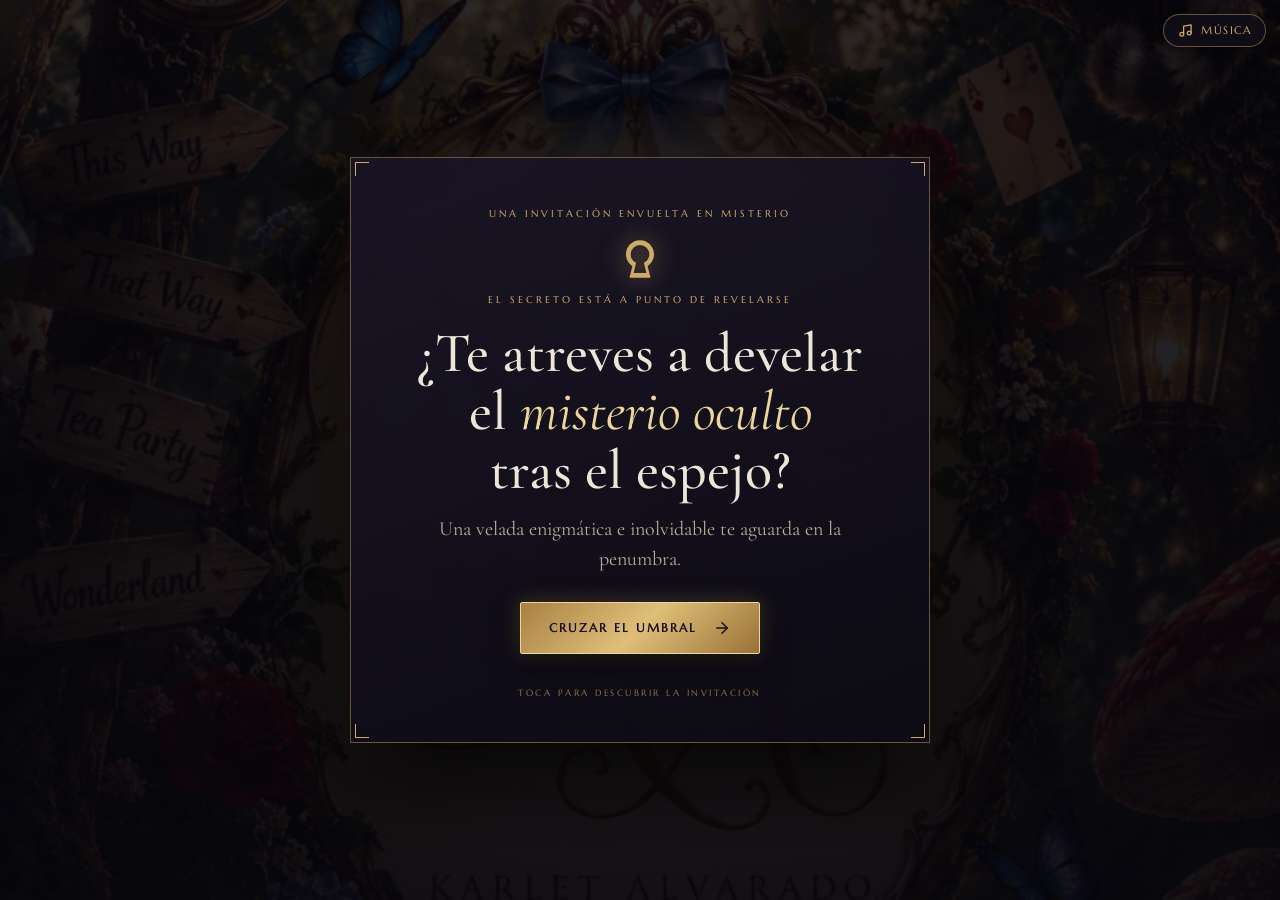
==== index.html @ 8155336a "Invitacion XV Karlet Alvarado: diseno misterio, autoplay de musica y optimizacion movil" ====
<!DOCTYPE html>
<html lang="es">
<head>
  <meta charset="UTF-8">
  <meta name="viewport" content="width=device-width, initial-scale=1.0, maximum-scale=5.0">
  <meta name="theme-color" content="#09080e">
  <meta name="description" content="Una invitación enigmática a los XV años de Karlet Alvarado.">
  <title>Los XV de Karlet | Una noche de misterio</title>
  <link rel="preconnect" href="https://fonts.googleapis.com">
  <link rel="preconnect" href="https://fonts.gstatic.com" crossorigin>
  <link href="https://fonts.googleapis.com/css2?family=Cormorant+Garamond:ital,wght@0,400;0,500;0,600;0,700;1,400;1,600&family=Marcellus&display=swap" rel="stylesheet">
  <link rel="stylesheet" href="css/style.css">
</head>
<body>
  <!-- FONDO MISTERIOSO: NIEBLA Y PENUMBRA -->
  <div class="ambient" aria-hidden="true">
    <div class="mist-wrap">
      <div class="mist-layer"></div>
      <div class="mist-layer mist-layer-two"></div>
    </div>
    <div class="glow glow-one"></div>
    <div class="glow glow-two"></div>
  </div>
  <div class="vignette-overlay" aria-hidden="true"></div>
  <div class="cursor-glow" aria-hidden="true"></div>

  <!-- CONTROL DE MÚSICA -->
  <button class="sound-toggle" id="soundToggle" aria-label="Activar o pausar música">
    <svg class="sound-icon" viewBox="0 0 24 24" width="15" height="15" fill="none" stroke="currentColor" stroke-width="2" stroke-linecap="round" stroke-linejoin="round" aria-hidden="true">
      <path d="M9 18V5l12-2v13"></path>
      <circle cx="6" cy="18" r="3"></circle>
      <circle cx="18" cy="16" r="3"></circle>
    </svg>
    <span id="soundLabel">Música</span>
  </button>
  <audio id="bgMusic" loop preload="auto" playsinline>
    <source src="assets/music/alices-theme.mp3" type="audio/mpeg">
  </audio>

  <main>
    <!-- PORTAL DE ENTRADA -->
    <section class="portal-screen" id="portal">
      <div class="portal-frame">
        <span class="frame-corner corner-tl"></span>
        <span class="frame-corner corner-tr"></span>
        <span class="frame-corner corner-bl"></span>
        <span class="frame-corner corner-br"></span>

        <div class="portal-topline">UNA INVITACIÓN ENVUELTA EN MISTERIO</div>
        
        <div class="keyhole-wrap">
          <svg class="keyhole-svg" viewBox="0 0 24 32" width="28" height="38" fill="currentColor" aria-hidden="true">
            <path d="M12 0C5.373 0 0 5.373 0 12c0 4.22 2.18 7.93 5.49 10.08L3 32h18l-2.49-9.92C21.82 19.93 24 16.22 24 12c0-6.627-5.373-12-12-12zm0 4a8 8 0 0 1 8 8c0 3.23-1.91 6.02-4.66 7.28L17.5 28h-11l2.16-8.72A7.994 7.994 0 0 1 4 12a8 8 0 0 1 8-8z"/>
          </svg>
        </div>

        <p class="eyebrow">EL SECRETO ESTÁ A PUNTO DE REVELARSE</p>
        <h1>¿Te atreves a develar<br>el <em>misterio oculto</em><br>tras el espejo?</h1>
        <p class="portal-copy">Una velada enigmática e inolvidable te aguarda en la penumbra.</p>
        
        <button class="magic-button" id="enterButton">
          <span>Cruzar el umbral</span>
          <svg class="btn-arrow" viewBox="0 0 24 24" width="18" height="18" fill="none" stroke="currentColor" stroke-width="2" stroke-linecap="round" stroke-linejoin="round" aria-hidden="true">
            <line x1="5" y1="12" x2="19" y2="12"></line>
            <polyline points="12 5 19 12 12 19"></polyline>
          </svg>
        </button>
        <div class="portal-foot">TOCA PARA DESCUBRIR LA INVITACIÓN</div>
      </div>
    </section>

    <!-- EXPERIENCIA PRINCIPAL -->
    <section class="experience hidden" id="experience">
      <nav class="story-nav">
        <span class="nav-mark">K · <span>XV</span></span>
        <div class="nav-progress"><i id="progressBar"></i></div>
        <span class="chapter" id="chapterLabel">CAPÍTULO I</span>
      </nav>

      <!-- CAPÍTULO I: EL COMIENZO -->
      <section class="story-section hero-story" data-chapter="I">
        <div class="hero-image-wrap reveal">
          <div class="photo-frame">
            <span class="frame-corner corner-tl"></span>
            <span class="frame-corner corner-tr"></span>
            <span class="frame-corner corner-bl"></span>
            <span class="frame-corner corner-br"></span>
            <div class="photo-frame-inner">
              <img src="assets/images/portada-karlet.jpg" alt="Invitación original de los XV años de Karlet">
              <div class="image-vignette"></div>
            </div>
            <div class="hero-stamp">
              <span class="stamp-sub">XV AÑOS · KARLET</span>
              <span class="stamp-title">UNA NOCHE ENIGMÁTICA</span>
            </div>
          </div>
        </div>
        <div class="hero-intro reveal">
          <p class="eyebrow">CAPÍTULO I · EL COMIENZO DEL ENIGMA</p>
          <h2>Hay secretos<br>que solo se revelan <em>una vez en la vida.</em></h2>
          <p>Entre sombras y destellos de oro viejo, el tiempo se detiene para abrir paso a una velada mágica que jamás olvidarás.</p>
          <div class="scroll-cue"><span></span> DESLIZA PARA CONTINUAR</div>
        </div>
      </section>

      <!-- CAPÍTULO II: EL SENDERO -->
      <section class="story-section wonder-section" data-chapter="II">
        <div class="section-heading reveal">
          <p class="eyebrow">CAPÍTULO II · EL SENDERO OCULTO</p>
          <h2>Todo comienza<br>al cruzar el <em>umbral prohibido.</em></h2>
        </div>
        <div class="image-story reveal">
          <div class="photo-frame">
            <span class="frame-corner corner-tl"></span>
            <span class="frame-corner corner-tr"></span>
            <span class="frame-corner corner-bl"></span>
            <span class="frame-corner corner-br"></span>
            <div class="photo-frame-inner">
              <img src="assets/images/escalera-maravillas.jpg" alt="Escalera fantástica y misteriosa">
              <div class="image-vignette"></div>
            </div>
            <div class="image-caption">
              <span>PASO A PASO EN LA PENUMBRA</span>
              <b>Solo aquellos con curiosidad descubren lo que oculta el destino.</b>
            </div>
          </div>
        </div>
        <div class="floating-quote reveal">“En cada sombra duerme un enigma, y en cada enigma, una invitación.”</div>
      </section>

      <!-- CAPÍTULO III: LA PROTAGONISTA -->
      <section class="story-section character-section" data-chapter="III">
        <div class="character-copy reveal">
          <p class="eyebrow">CAPÍTULO III · LA DUEÑA DE LA NOCHE</p>
          <h2>La noche<br>pertenece a <em>Karlet.</em></h2>
          <p>Quince años de sueños y misterio se entrelazan para dar vida a una celebración irrepetible. Queremos que seas testigo del instante en que la magia se vuelve real.</p>
          <div class="name-signature">Karlet Alvarado</div>
        </div>
        <div class="character-image reveal">
          <div class="photo-frame">
            <span class="frame-corner corner-tl"></span>
            <span class="frame-corner corner-tr"></span>
            <span class="frame-corner corner-bl"></span>
            <span class="frame-corner corner-br"></span>
            <div class="photo-frame-inner">
              <img src="assets/images/sombrerero.jpg" alt="El Sombrerero en un ambiente enigmático">
              <div class="image-vignette"></div>
            </div>
            <div class="character-badge">UN REINO DE ENIGMAS</div>
          </div>
        </div>
      </section>

      <!-- CAPÍTULO IV: LA INVITACIÓN SECRETA -->
      <section class="story-section invitation-section" data-chapter="IV">
        <div class="invitation-art reveal">
          <div class="photo-frame">
            <span class="frame-corner corner-tl"></span>
            <span class="frame-corner corner-tr"></span>
            <span class="frame-corner corner-bl"></span>
            <span class="frame-corner corner-br"></span>
            <div class="photo-frame-inner">
              <img src="assets/images/mapa-alicia.jpg" alt="Mapa antiguo y secreto del País de las Maravillas">
              <div class="image-vignette"></div>
            </div>
          </div>
        </div>
        <div class="invitation-copy reveal">
          <p class="eyebrow">CAPÍTULO IV · LA INVITACIÓN SECRETA</p>
          <h2>Has sido convocado<br>a descifrar <em>este enigma.</em></h2>
          <p>Tu presencia es la pieza indispensable en este rompecabezas. La cita ha sido sellada y las puertas pronto se abrirán.</p>
          <button class="outline-button" id="detailsButton">
            <span>Descubrir coordenadas</span>
            <svg viewBox="0 0 24 24" width="16" height="16" fill="none" stroke="currentColor" stroke-width="2" stroke-linecap="round" stroke-linejoin="round" aria-hidden="true">
              <line x1="5" y1="12" x2="19" y2="12"></line>
              <polyline points="12 5 19 12 12 19"></polyline>
            </svg>
          </button>
        </div>
      </section>

      <!-- COORDENADAS Y CUENTA REGRESIVA -->
      <section class="details-panel" id="detailsPanel">
        <div class="details-inner">
          <p class="eyebrow">COORDENADAS DEL ENCUENTRO</p>
          <h2>El tiempo se detiene<br>para una noche <em>inolvidable.</em></h2>
          
          <div class="date-display">
            <span class="date-day">11</span>
            <div class="date-meta">
              <b>DICIEMBRE</b>
              <small>VIERNES · 2026</small>
            </div>
          </div>

          <div class="countdown-wrapper">
            <div class="countdown" id="countdown">
              <div class="countdown-box"><strong id="days">000</strong><span>DÍAS</span></div>
              <div class="countdown-box"><strong id="hours">00</strong><span>HORAS</span></div>
              <div class="countdown-box"><strong id="minutes">00</strong><span>MINUTOS</span></div>
              <div class="countdown-box"><strong id="seconds">00</strong><span>SEGUNDOS</span></div>
            </div>
          </div>

          <div class="venue-card">
            <div class="venue-icon-wrap">
              <svg viewBox="0 0 24 24" width="28" height="28" fill="none" stroke="currentColor" stroke-width="1.6" stroke-linecap="round" stroke-linejoin="round" aria-hidden="true">
                <path d="M12 2a8 8 0 0 0-8 8c0 5.25 8 12 8 12s8-6.75 8-12a8 8 0 0 0-8-8z"></path>
                <circle cx="12" cy="10" r="3"></circle>
              </svg>
            </div>
            <div class="venue-info">
              <small>EL LUGAR DEL ENCUENTRO</small>
              <h3>Granja Mano Vieja</h3>
              <p>Te esperamos para vivir este misterio juntos.</p>
            </div>
          </div>

          <a class="map-button" href="https://www.google.com/maps/search/?api=1&query=Granja+Mano+Vieja" target="_blank" rel="noopener">
            <span>Abrir ubicación en Google Maps</span>
            <svg viewBox="0 0 24 24" width="14" height="14" fill="none" stroke="currentColor" stroke-width="2" stroke-linecap="round" stroke-linejoin="round" aria-hidden="true">
              <path d="M18 13v6a2 2 0 0 1-2 2H5a2 2 0 0 1-2-2V8a2 2 0 0 1 2-2h6"></path>
              <polyline points="15 3 21 3 21 9"></polyline>
              <line x1="10" y1="14" x2="21" y2="3"></line>
            </svg>
          </a>
        </div>
      </section>

      <!-- CAPÍTULO V: LA HORA DECISIVA -->
      <section class="story-section clock-section" data-chapter="V">
        <div class="clock-art reveal">
          <div class="photo-frame">
            <span class="frame-corner corner-tl"></span>
            <span class="frame-corner corner-tr"></span>
            <span class="frame-corner corner-bl"></span>
            <span class="frame-corner corner-br"></span>
            <div class="photo-frame-inner">
              <img src="assets/images/reloj-magico.jpg" alt="Reloj enigmático rodeado de flores y misterio">
              <div class="image-vignette"></div>
            </div>
          </div>
        </div>
        <div class="clock-copy reveal">
          <p class="eyebrow">CAPÍTULO V · LA HORA DECISIVA</p>
          <h2>Cuando las agujas<br>marquen la <em>hora convenida…</em></h2>
          <p>No permitas que la medianoche te sorprenda lejos. Cada segundo cuenta antes de que las puertas del misterio se abran para esta noche irrepetible.</p>
          <div class="time-note">11 · 12 · 2026</div>
        </div>
      </section>

      <!-- CAPÍTULO VI: EL DESTINO FINAL -->
      <section class="story-section castle-section" data-chapter="VI">
        <div class="castle-image reveal">
          <div class="photo-frame castle-frame">
            <span class="frame-corner corner-tl"></span>
            <span class="frame-corner corner-tr"></span>
            <span class="frame-corner corner-bl"></span>
            <span class="frame-corner corner-br"></span>
            <div class="photo-frame-inner">
              <img src="assets/images/castillo.jpg" alt="Castillo enigmático entre la bruma">
              <div class="image-vignette"></div>
            </div>
          </div>
        </div>
        <div class="castle-copy reveal">
          <p class="eyebrow">CAPÍTULO FINAL · EL UMBRAL DEL DESTINO</p>
          <h2>¿Aceptarás ser parte<br>del <em>misterio?</em></h2>
          <p>Tu presencia completará esta historia. Confirma tu asistencia para asegurar tu lugar en esta noche única.</p>
          <button class="magic-button" id="rsvpButton">
            <span>Confirmar asistencia</span>
            <svg class="btn-arrow" viewBox="0 0 24 24" width="18" height="18" fill="none" stroke="currentColor" stroke-width="2" stroke-linecap="round" stroke-linejoin="round" aria-hidden="true">
              <line x1="5" y1="12" x2="19" y2="12"></line>
              <polyline points="12 5 19 12 12 19"></polyline>
            </svg>
          </button>
          <p class="closing-note">CON CARIÑO, KARLET Y FAMILIA</p>
        </div>
      </section>

      <footer>
        <span>EL MISTERIO APENAS COMIENZA · XV AÑOS</span>
        <b>K · XV</b>
      </footer>
    </section>
  </main>

  <!-- MODAL DE CONFIRMACIÓN -->
  <div class="modal-backdrop" id="rsvpModal" aria-hidden="true">
    <div class="rsvp-modal">
      <button class="modal-close" id="closeModal" aria-label="Cerrar ventana">
        <svg viewBox="0 0 24 24" width="22" height="22" fill="none" stroke="currentColor" stroke-width="2" stroke-linecap="round" stroke-linejoin="round" aria-hidden="true">
          <line x1="18" y1="6" x2="6" y2="18"></line>
          <line x1="6" y1="6" x2="18" y2="18"></line>
        </svg>
      </button>
      <p class="eyebrow">CONFIRMACIÓN DE ASISTENCIA</p>
      <h2>¿Nos acompañarás en<br><em>esta noche?</em></h2>
      
      <label for="guestName">Tu nombre completo</label>
      <input id="guestName" type="text" placeholder="Escribe tu nombre" autocomplete="name">
      
      <label for="guestCount">¿Cuántas personas asistirán?</label>
      <select id="guestCount">
        <option value="1">1 persona</option>
        <option value="2">2 personas</option>
        <option value="3">3 personas</option>
        <option value="4">4 personas</option>
        <option value="5">5 personas</option>
      </select>
      
      <div class="attendance-choice">
        <button type="button" class="choice active" data-answer="¡Sí, allí estaré!">¡Sí, asistiré!</button>
        <button type="button" class="choice" data-answer="Lo siento, no podré asistir.">No podré asistir</button>
      </div>

      <button class="magic-button send-rsvp" id="sendRsvp">
        <span>Enviar confirmación</span>
        <svg class="btn-arrow" viewBox="0 0 24 24" width="18" height="18" fill="none" stroke="currentColor" stroke-width="2" stroke-linecap="round" stroke-linejoin="round" aria-hidden="true">
          <line x1="5" y1="12" x2="19" y2="12"></line>
          <polyline points="12 5 19 12 12 19"></polyline>
        </svg>
      </button>
      <small class="modal-hint">Tu respuesta se abrirá directamente en WhatsApp.</small>
    </div>
  </div>

  <div class="toast" id="toast">El misterio te da la bienvenida</div>
  <script src="js/main.js"></script>
</body>
</html>
---- css/style.css ----
/* ==========================================================================
   LOS XV DE KARLET - TEMA MISTERIO & ENIGMA
   ========================================================================== */

/* --------------------------------------------------------------------------
   1. RESET & VARIABLES
   -------------------------------------------------------------------------- */
*, *::before, *::after {
  box-sizing: border-box;
  margin: 0;
  padding: 0;
}

:root {
  --ink: #07060b;
  --ink-deep: #0d0a14;
  --ink-surface: #14111d;
  --ink-card: #1c1829;
  --gold: #cfab68;
  --gold-bright: #ecd79b;
  --gold-muted: #8f764a;
  --gold-dark: #5c4a2a;
  --paper: #ede5d8;
  --paper-dim: #b8ac9a;
  --wine: #3c1424;
  --wine-soft: rgba(60, 20, 36, 0.4);
  --shadow-deep: 0 25px 60px rgba(0, 0, 0, 0.85);
}

html {
  scroll-behavior: smooth;
  background-color: var(--ink);
  color-scheme: dark;
}

html, body {
  width: 100%;
  max-width: 100vw;
  overflow-x: hidden;
  position: relative;
}

body {
  background-color: var(--ink);
  color: var(--paper);
  font-family: "Cormorant Garamond", Georgia, serif;
  font-size: 18px;
  line-height: 1.6;
  -webkit-font-smoothing: antialiased;
  -moz-osx-font-smoothing: grayscale;
}

button, a, input, select {
  font: inherit;
  color: inherit;
}

button {
  cursor: pointer;
  background: none;
  border: none;
}

img {
  display: block;
  max-width: 100%;
  height: auto;
}

/* --------------------------------------------------------------------------
   2. FONDO MISTERIOSO: ATMÓSFERA Y NIEBLA DRIFT
   -------------------------------------------------------------------------- */
.ambient {
  position: fixed;
  inset: 0;
  width: 100vw;
  height: 100vh;
  max-width: 100vw;
  max-height: 100vh;
  overflow: hidden;
  z-index: -2;
  background: radial-gradient(ellipse at 50% 15%, #1d152c 0%, #0d0a15 50%, #050409 100%);
  pointer-events: none;
}

.mist-wrap {
  position: absolute;
  inset: 0;
  width: 100%;
  height: 100%;
  overflow: hidden;
  opacity: 0.55;
  filter: blur(40px);
}

.mist-layer {
  position: absolute;
  width: 200%;
  height: 200%;
  top: -50%;
  left: -50%;
  background: 
    radial-gradient(ellipse at 25% 35%, rgba(85, 45, 95, 0.28) 0%, transparent 45%),
    radial-gradient(ellipse at 75% 65%, rgba(160, 115, 55, 0.22) 0%, transparent 50%),
    radial-gradient(ellipse at 50% 85%, rgba(45, 20, 55, 0.35) 0%, transparent 55%),
    radial-gradient(ellipse at 80% 20%, rgba(35, 45, 80, 0.25) 0%, transparent 45%);
  animation: mistDrift 45s ease-in-out infinite alternate;
}

.mist-layer-two {
  animation: mistDriftReverse 60s ease-in-out infinite alternate;
  opacity: 0.6;
  background: 
    radial-gradient(ellipse at 70% 30%, rgba(135, 95, 45, 0.18) 0%, transparent 45%),
    radial-gradient(ellipse at 30% 70%, rgba(70, 30, 80, 0.25) 0%, transparent 50%);
}

@keyframes mistDrift {
  0% { transform: translate(0, 0) scale(1); }
  50% { transform: translate(-5%, 4%) scale(1.08); }
  100% { transform: translate(4%, -5%) scale(1.03); }
}

@keyframes mistDriftReverse {
  0% { transform: translate(0, 0) scale(1.05); }
  50% { transform: translate(6%, -4%) scale(1); }
  100% { transform: translate(-4%, 5%) scale(1.1); }
}

.glow {
  position: absolute;
  border-radius: 50%;
  filter: blur(100px);
  pointer-events: none;
  max-width: 100vw;
  max-height: 100vh;
}

.glow-one {
  width: 45vw;
  height: 45vw;
  background: rgba(145, 105, 50, 0.12);
  top: 5%;
  left: 0;
  animation: pulseGlow 12s ease-in-out infinite alternate;
}

.glow-two {
  width: 50vw;
  height: 50vw;
  background: rgba(65, 30, 75, 0.16);
  right: 0;
  bottom: 10%;
  animation: pulseGlow 16s ease-in-out infinite alternate-reverse;
}

@keyframes pulseGlow {
  0% { opacity: 0.1; transform: scale(1); }
  100% { opacity: 0.22; transform: scale(1.15); }
}

.vignette-overlay {
  position: fixed;
  inset: 0;
  width: 100vw;
  height: 100vh;
  z-index: -1;
  pointer-events: none;
  box-shadow: inset 0 0 100px rgba(0, 0, 0, 0.8), inset 0 0 220px rgba(3, 2, 6, 0.95);
}

.cursor-glow {
  position: fixed;
  pointer-events: none;
  width: 260px;
  height: 260px;
  border-radius: 50%;
  background: radial-gradient(circle, rgba(207, 171, 104, 0.08), transparent 70%);
  transform: translate(-50%, -50%);
  z-index: 1;
  transition: opacity 0.3s;
}

/* --------------------------------------------------------------------------
   3. BOTÓN DE MÚSICA
   -------------------------------------------------------------------------- */
.sound-toggle {
  position: fixed;
  top: 14px;
  right: 14px;
  z-index: 40;
  background: rgba(18, 14, 25, 0.82);
  border: 1px solid rgba(207, 171, 104, 0.45);
  color: var(--gold);
  border-radius: 30px;
  padding: 8px 14px;
  display: inline-flex;
  gap: 8px;
  align-items: center;
  backdrop-filter: blur(14px);
  -webkit-backdrop-filter: blur(14px);
  font: 11px/1 "Marcellus", serif;
  letter-spacing: 1.5px;
  text-transform: uppercase;
  box-shadow: 0 4px 20px rgba(0, 0, 0, 0.5);
  transition: all 0.35s ease;
}

.sound-toggle:hover {
  background: rgba(30, 24, 42, 0.95);
  border-color: var(--gold-bright);
  box-shadow: 0 0 18px rgba(207, 171, 104, 0.35);
  transform: translateY(-1px);
}

.sound-icon {
  display: inline-block;
  color: var(--gold);
  transition: transform 0.3s ease;
}

.sound-toggle.playing .sound-icon {
  animation: soundPulse 1.2s infinite ease-in-out;
}

@keyframes soundPulse {
  0%, 100% { transform: scale(1); filter: drop-shadow(0 0 2px var(--gold)); }
  50% { transform: scale(1.22); filter: drop-shadow(0 0 8px var(--gold-bright)); }
}

/* --------------------------------------------------------------------------
   4. MARCOS DE FOTOS (PHOTO FRAMES CON TOQUE GÓTICO / VINTAGE)
   -------------------------------------------------------------------------- */
.photo-frame {
  position: relative;
  background: linear-gradient(150deg, #221d30, #110e1a 70%, #0c0914);
  border: 1px solid rgba(207, 171, 104, 0.35);
  border-radius: 4px;
  padding: 9px;
  box-shadow: var(--shadow-deep), 0 0 25px rgba(207, 171, 104, 0.06);
  transition: transform 0.6s cubic-bezier(0.2, 0.8, 0.2, 1), box-shadow 0.6s ease;
}

.photo-frame:hover {
  box-shadow: var(--shadow-deep), 0 0 35px rgba(207, 171, 104, 0.18);
}

.photo-frame-inner {
  position: relative;
  overflow: hidden;
  border-radius: 2px;
  border: 1px solid rgba(207, 171, 104, 0.18);
  background: #09080e;
}

.photo-frame img {
  display: block;
  width: 100%;
  height: 100%;
  object-fit: cover;
  transition: transform 1.2s cubic-bezier(0.2, 0.8, 0.2, 1), filter 0.8s ease;
}

.photo-frame:hover img {
  transform: scale(1.03);
}

.image-vignette {
  position: absolute;
  inset: 0;
  box-shadow: inset 0 0 45px rgba(7, 6, 11, 0.75);
  pointer-events: none;
}

/* Esquinas ornamentales victorianas / góticas */
.frame-corner {
  position: absolute;
  width: 14px;
  height: 14px;
  border-color: var(--gold);
  border-style: solid;
  pointer-events: none;
  z-index: 3;
}

.corner-tl { top: 4px; left: 4px; border-width: 1.5px 0 0 1.5px; }
.corner-tr { top: 4px; right: 4px; border-width: 1.5px 1.5px 0 0; }
.corner-bl { bottom: 4px; left: 4px; border-width: 0 0 1.5px 1.5px; }
.corner-br { bottom: 4px; right: 4px; border-width: 0 1.5px 1.5px 0; }

/* --------------------------------------------------------------------------
   5. PORTAL DE ENTRADA
   -------------------------------------------------------------------------- */
.portal-screen {
  min-height: 100dvh;
  width: 100%;
  max-width: 100vw;
  display: flex;
  justify-content: center;
  align-items: center;
  position: relative;
  padding: 30px 18px;
  background: 
    linear-gradient(rgba(7, 6, 12, 0.86), rgba(7, 6, 12, 0.94)),
    url("../assets/images/portada-karlet.jpg") center 30% / cover no-repeat;
  overflow: hidden;
}

.portal-frame {
  width: min(580px, calc(100vw - 36px));
  max-width: 100%;
  text-align: center;
  padding: 48px 30px 42px;
  position: relative;
  background: linear-gradient(160deg, rgba(26, 21, 38, 0.9), rgba(12, 10, 19, 0.95));
  border: 1px solid rgba(207, 171, 104, 0.45);
  box-shadow: 0 30px 90px rgba(0, 0, 0, 0.9), 0 0 50px rgba(207, 171, 104, 0.1);
  backdrop-filter: blur(12px);
  -webkit-backdrop-filter: blur(12px);
  animation: portalFadeIn 1.3s cubic-bezier(0.2, 0.8, 0.2, 1) both;
}

@keyframes portalFadeIn {
  from {
    opacity: 0;
    transform: translateY(25px) scale(0.97);
  }
  to {
    opacity: 1;
    transform: translateY(0) scale(1);
  }
}

.portal-topline, .portal-foot, .eyebrow, .chapter, footer span {
  font-family: "Marcellus", serif;
  font-size: 10px;
  letter-spacing: 3px;
  text-transform: uppercase;
  color: var(--gold);
}

.keyhole-wrap {
  margin: 18px 0 14px;
  display: inline-flex;
  justify-content: center;
  align-items: center;
}

.keyhole-svg {
  color: var(--gold);
  filter: drop-shadow(0 0 12px rgba(207, 171, 104, 0.6));
  animation: keyholeGlow 3s ease-in-out infinite alternate;
}

@keyframes keyholeGlow {
  0% { transform: scale(1); filter: drop-shadow(0 0 8px rgba(207, 171, 104, 0.4)); }
  100% { transform: scale(1.06); filter: drop-shadow(0 0 18px rgba(236, 215, 155, 0.8)); }
}

.portal-frame h1 {
  font-family: "Cormorant Garamond", Georgia, serif;
  font-size: clamp(34px, 7vw, 56px);
  font-weight: 500;
  line-height: 1.05;
  margin: 16px 0 14px;
  color: var(--paper);
}

.portal-frame h1 em, h2 em {
  color: var(--gold-bright);
  font-style: italic;
  font-weight: 400;
}

.portal-copy {
  font-size: clamp(17px, 3.8vw, 20px);
  color: var(--paper-dim);
  max-width: 440px;
  margin: 0 auto 28px;
  line-height: 1.5;
}

.portal-foot {
  font-size: 9px;
  letter-spacing: 2.5px;
  margin-top: 32px;
  color: var(--gold-muted);
}

/* --------------------------------------------------------------------------
   6. BOTONES PRINCIPALES (MAGIC & OUTLINE)
   -------------------------------------------------------------------------- */
.magic-button {
  display: inline-flex;
  align-items: center;
  justify-content: center;
  gap: 16px;
  min-height: 52px;
  padding: 14px 28px;
  background: linear-gradient(135deg, #a88143 0%, #dfbf78 50%, #997237 100%);
  color: #120e17;
  border: 1px solid var(--gold-bright);
  border-radius: 2px;
  font-family: "Marcellus", serif;
  font-size: 12px;
  font-weight: 600;
  letter-spacing: 2px;
  text-transform: uppercase;
  box-shadow: 0 10px 30px rgba(0, 0, 0, 0.6), 0 0 20px rgba(207, 171, 104, 0.3);
  transition: all 0.35s cubic-bezier(0.2, 0.8, 0.2, 1);
  text-decoration: none;
}

.magic-button:hover {
  transform: translateY(-2px);
  box-shadow: 0 14px 40px rgba(0, 0, 0, 0.75), 0 0 30px rgba(207, 171, 104, 0.55);
  filter: brightness(1.1);
}

.magic-button:active {
  transform: translateY(0);
}

.btn-arrow {
  transition: transform 0.3s ease;
}

.magic-button:hover .btn-arrow {
  transform: translateX(4px);
}

.outline-button {
  display: inline-flex;
  align-items: center;
  justify-content: center;
  gap: 12px;
  min-height: 48px;
  padding: 12px 24px;
  background: rgba(22, 18, 30, 0.6);
  border: 1px solid rgba(207, 171, 104, 0.45);
  color: var(--gold-bright);
  font-family: "Marcellus", serif;
  font-size: 11px;
  letter-spacing: 2px;
  text-transform: uppercase;
  border-radius: 2px;
  margin-top: 24px;
  transition: all 0.35s ease;
  box-shadow: 0 6px 20px rgba(0, 0, 0, 0.4);
}

.outline-button:hover {
  background: rgba(35, 28, 48, 0.9);
  border-color: var(--gold-bright);
  transform: translateY(-2px);
  box-shadow: 0 8px 25px rgba(207, 171, 104, 0.25);
}

.outline-button svg {
  transition: transform 0.3s ease;
}

.outline-button:hover svg {
  transform: translateX(4px);
}

/* --------------------------------------------------------------------------
   7. EXPERIENCIA PRINCIPAL & NAVEGACIÓN
   -------------------------------------------------------------------------- */
.hidden {
  display: none !important;
}

.experience {
  max-width: 1360px;
  margin: 0 auto;
  position: relative;
}

.story-nav {
  height: 60px;
  display: flex;
  align-items: center;
  gap: 20px;
  padding: 0 clamp(18px, 5vw, 70px);
  position: sticky;
  top: 0;
  z-index: 30;
  background: rgba(10, 8, 15, 0.88);
  backdrop-filter: blur(16px);
  -webkit-backdrop-filter: blur(16px);
  border-bottom: 1px solid rgba(207, 171, 104, 0.22);
}

.nav-mark {
  font-family: "Marcellus", serif;
  font-size: 18px;
  color: var(--gold);
  white-space: nowrap;
  letter-spacing: 2px;
}

.nav-mark span {
  font-size: 11px;
  color: var(--paper-dim);
}

.nav-progress {
  height: 2px;
  background: rgba(255, 255, 255, 0.12);
  flex: 1;
  position: relative;
  overflow: hidden;
}

.nav-progress i {
  display: block;
  width: 0;
  height: 100%;
  background: linear-gradient(90deg, var(--gold-muted), var(--gold-bright));
  transition: width 0.25s ease-out;
}

.chapter {
  font-size: 9px;
  white-space: nowrap;
}

/* --------------------------------------------------------------------------
   8. ESTRUCTURA DE LAS SECCIONES
   -------------------------------------------------------------------------- */
.story-section {
  min-height: 80vh;
  padding: clamp(70px, 9vw, 130px) clamp(20px, 8vw, 120px);
  display: flex;
  align-items: center;
  gap: clamp(35px, 6vw, 90px);
  position: relative;
}

.hero-story {
  min-height: calc(100dvh - 60px);
  padding-top: 60px;
  padding-bottom: 60px;
}

.hero-image-wrap {
  width: 46%;
  max-width: 410px;
  margin: 0 auto;
}

.hero-image-wrap .photo-frame-inner img {
  aspect-ratio: 2/3;
}

.hero-stamp {
  position: absolute;
  bottom: 16px;
  right: 16px;
  background: rgba(16, 13, 23, 0.94);
  border: 1px solid var(--gold);
  padding: 10px 14px;
  display: flex;
  flex-direction: column;
  gap: 2px;
  box-shadow: 0 8px 24px rgba(0, 0, 0, 0.8);
  backdrop-filter: blur(8px);
}

.stamp-sub {
  font-family: "Marcellus", serif;
  font-size: 8px;
  letter-spacing: 2px;
  color: var(--gold-muted);
}

.stamp-title {
  font-family: "Marcellus", serif;
  font-size: 10px;
  letter-spacing: 2px;
  color: var(--gold-bright);
}

.hero-intro {
  max-width: 500px;
}

.hero-intro h2,
.section-heading h2,
.character-copy h2,
.invitation-copy h2,
.clock-copy h2,
.castle-copy h2,
.details-inner h2 {
  font-family: "Cormorant Garamond", Georgia, serif;
  font-size: clamp(34px, 5.2vw, 68px);
  font-weight: 500;
  line-height: 1.05;
  margin: 18px 0 16px;
  color: var(--paper);
}

.hero-intro > p:not(.eyebrow),
.character-copy > p:not(.eyebrow),
.invitation-copy > p:not(.eyebrow),
.clock-copy > p:not(.eyebrow),
.castle-copy > p:not(.eyebrow) {
  font-size: clamp(18px, 2.4vw, 22px);
  line-height: 1.55;
  color: var(--paper-dim);
}

.scroll-cue {
  margin-top: 45px;
  font-family: "Marcellus", serif;
  font-size: 9px;
  letter-spacing: 2.5px;
  color: var(--gold-muted);
  display: flex;
  align-items: center;
  gap: 12px;
}

.scroll-cue span {
  height: 32px;
  width: 1px;
  background: var(--gold);
  animation: scrollPulse 1.8s infinite;
}

@keyframes scrollPulse {
  0% { transform: scaleY(0.2); transform-origin: top; opacity: 0.3; }
  50% { transform: scaleY(1); transform-origin: top; opacity: 1; }
  100% { transform: scaleY(0.2); transform-origin: bottom; opacity: 0.3; }
}

/* --------------------------------------------------------------------------
   9. CAPÍTULO II: EL SENDERO (WONDER)
   -------------------------------------------------------------------------- */
.wonder-section {
  display: grid;
  grid-template-columns: 0.85fr 1.15fr;
  gap: 50px;
  align-items: center;
}

.section-heading {
  align-self: center;
}

.image-story {
  width: 100%;
  max-width: 440px;
  justify-self: end;
}

.image-story .photo-frame-inner img {
  aspect-ratio: 3/4;
}

.image-caption {
  position: absolute;
  bottom: 0;
  left: 0;
  right: 0;
  padding: 24px 20px;
  background: linear-gradient(transparent, rgba(7, 6, 12, 0.95) 70%);
  display: grid;
  gap: 6px;
}

.image-caption span {
  font-family: "Marcellus", serif;
  font-size: 9px;
  letter-spacing: 2px;
  color: var(--gold);
}

.image-caption b {
  font-size: 19px;
  font-weight: 500;
  line-height: 1.3;
  color: var(--paper);
}

.floating-quote {
  grid-column: 1 / -1;
  text-align: center;
  color: var(--gold-bright);
  font-size: clamp(23px, 3.5vw, 38px);
  font-style: italic;
  line-height: 1.35;
  margin-top: 20px;
  padding: 0 15px;
}

/* --------------------------------------------------------------------------
   10. CAPÍTULO III: LA PROTAGONISTA (CHARACTER)
   -------------------------------------------------------------------------- */
.character-section {
  background: linear-gradient(90deg, rgba(23, 18, 32, 0.6), transparent);
}

.character-copy {
  flex: 1;
}

.name-signature {
  font-size: clamp(30px, 4.5vw, 44px);
  color: var(--gold-bright);
  font-style: italic;
  margin-top: 32px;
  position: relative;
  display: inline-block;
}

.name-signature::after {
  content: "";
  position: absolute;
  bottom: -4px;
  left: 0;
  width: 60%;
  height: 1px;
  background: linear-gradient(90deg, var(--gold), transparent);
}

.character-image {
  width: 40%;
  max-width: 400px;
  position: relative;
}

.character-image .photo-frame-inner img {
  aspect-ratio: 3/4;
  object-position: top center;
}

.character-badge {
  position: absolute;
  bottom: 16px;
  left: 16px;
  background: rgba(14, 11, 20, 0.92);
  border: 1px solid rgba(207, 171, 104, 0.4);
  padding: 8px 12px;
  font-family: "Marcellus", serif;
  font-size: 9px;
  letter-spacing: 2.5px;
  color: var(--gold);
  backdrop-filter: blur(8px);
}

/* --------------------------------------------------------------------------
   11. CAPÍTULO IV: LA INVITACIÓN SECRETA
   -------------------------------------------------------------------------- */
.invitation-section {
  background: linear-gradient(135deg, rgba(28, 22, 38, 0.75), rgba(16, 12, 24, 0.9));
  border-block: 1px solid rgba(207, 171, 104, 0.2);
}

.invitation-art {
  width: 40%;
  max-width: 390px;
}

.invitation-art .photo-frame-inner img {
  aspect-ratio: 2/3;
}

.invitation-copy {
  flex: 1;
}

/* --------------------------------------------------------------------------
   12. DETALLES Y CUENTA REGRESIVA
   -------------------------------------------------------------------------- */
.details-panel {
  padding: clamp(70px, 9vw, 110px) 20px;
  background: radial-gradient(ellipse at center, rgba(38, 29, 48, 0.9), rgba(11, 9, 17, 0.98) 75%);
  text-align: center;
  border-block: 1px solid rgba(207, 171, 104, 0.25);
  position: relative;
}

.details-inner {
  max-width: 760px;
  margin: 0 auto;
}

.date-display {
  display: inline-flex;
  align-items: center;
  justify-content: center;
  gap: 22px;
  margin: 40px auto 32px;
  padding: 12px 28px;
  border-block: 1px solid rgba(207, 171, 104, 0.3);
  background: rgba(18, 14, 25, 0.5);
}

.date-day {
  font-family: "Marcellus", serif;
  font-size: clamp(72px, 11vw, 98px);
  line-height: 0.85;
  color: var(--gold-bright);
}

.date-meta {
  text-align: left;
  display: grid;
  gap: 4px;
}

.date-meta b {
  font-family: "Marcellus", serif;
  font-size: 16px;
  letter-spacing: 3px;
  color: var(--paper);
}

.date-meta small {
  font-family: "Marcellus", serif;
  font-size: 10px;
  letter-spacing: 2px;
  color: var(--gold-muted);
}

/* Cuenta regresiva adaptada a teléfono */
.countdown-wrapper {
  max-width: 460px;
  margin: 20px auto 45px;
}

.countdown {
  display: grid;
  grid-template-columns: repeat(4, 1fr);
  gap: 10px;
}

.countdown-box {
  background: linear-gradient(150deg, rgba(28, 23, 38, 0.85), rgba(14, 11, 20, 0.95));
  border: 1px solid rgba(207, 171, 104, 0.35);
  border-radius: 3px;
  padding: 14px 6px;
  display: flex;
  flex-direction: column;
  align-items: center;
  gap: 6px;
  box-shadow: 0 6px 20px rgba(0, 0, 0, 0.5);
}

.countdown-box strong {
  font-family: "Marcellus", serif;
  font-size: clamp(24px, 5.5vw, 38px);
  line-height: 1;
  color: var(--gold-bright);
}

.countdown-box span {
  font-family: "Marcellus", serif;
  font-size: 8px;
  letter-spacing: 1.5px;
  color: var(--gold-muted);
}

.venue-card {
  display: flex;
  align-items: center;
  justify-content: center;
  gap: 20px;
  text-align: left;
  border: 1px solid rgba(207, 171, 104, 0.25);
  background: rgba(18, 14, 25, 0.7);
  padding: 24px 28px;
  border-radius: 3px;
  margin-bottom: 28px;
}

.venue-icon-wrap {
  color: var(--gold);
  flex-shrink: 0;
  display: flex;
  align-items: center;
  justify-content: center;
}

.venue-info small {
  font-family: "Marcellus", serif;
  font-size: 9px;
  letter-spacing: 2px;
  color: var(--gold);
}

.venue-info h3 {
  font-family: "Cormorant Garamond", Georgia, serif;
  font-size: clamp(26px, 4vw, 34px);
  font-weight: 600;
  margin: 4px 0 6px;
  color: var(--paper);
}

.venue-info p {
  color: var(--paper-dim);
  font-size: 16px;
  line-height: 1.4;
}

.map-button {
  display: inline-flex;
  align-items: center;
  gap: 8px;
  color: var(--gold-bright);
  font-family: "Marcellus", serif;
  font-size: 11px;
  letter-spacing: 2px;
  text-decoration: none;
  border-bottom: 1px solid var(--gold);
  padding-bottom: 6px;
  transition: all 0.3s ease;
}

.map-button:hover {
  color: #fff;
  border-bottom-color: #fff;
  transform: translateY(-2px);
}

/* --------------------------------------------------------------------------
   13. CAPÍTULO V: EL RELOJ
   -------------------------------------------------------------------------- */
.clock-section {
  flex-direction: row-reverse;
}

.clock-art {
  width: 40%;
  max-width: 380px;
}

.clock-art .photo-frame-inner img {
  aspect-ratio: 9/16;
}

.clock-copy {
  flex: 1;
}

.time-note {
  font-family: "Marcellus", serif;
  font-size: 13px;
  letter-spacing: 5px;
  color: var(--gold);
  margin-top: 36px;
}

/* --------------------------------------------------------------------------
   14. CAPÍTULO VI: EL CASTILLO Y CIERRE
   -------------------------------------------------------------------------- */
.castle-section {
  display: flex;
  flex-direction: column;
  text-align: center;
  padding-bottom: 100px;
}

.castle-image {
  width: min(100%, 560px);
  margin: 0 auto 45px;
}

.castle-frame .photo-frame-inner img {
  aspect-ratio: 3/4;
  max-height: 580px;
}

.castle-copy {
  max-width: 660px;
  margin: 0 auto;
}

.castle-copy .magic-button {
  margin-top: 28px;
}

.closing-note {
  font-family: "Marcellus", serif;
  font-size: 9px;
  letter-spacing: 3px;
  color: var(--gold-muted);
  margin-top: 48px;
}

/* --------------------------------------------------------------------------
   15. PIE DE PÁGINA
   -------------------------------------------------------------------------- */
footer {
  border-top: 1px solid rgba(207, 171, 104, 0.22);
  padding: 30px 20px;
  display: flex;
  justify-content: space-between;
  gap: 16px;
  align-items: center;
  color: var(--gold);
}

footer span {
  font-size: 9px;
}

footer b {
  font-family: "Marcellus", serif;
  font-size: 14px;
  letter-spacing: 3px;
  color: var(--gold-bright);
}

/* --------------------------------------------------------------------------
   16. EFECTOS REVEAL Y TAP RIPPLE
   -------------------------------------------------------------------------- */
.reveal {
  opacity: 0;
  transform: translateY(30px);
  transition: opacity 0.85s cubic-bezier(0.2, 0.8, 0.2, 1), transform 0.85s cubic-bezier(0.2, 0.8, 0.2, 1);
  will-change: opacity, transform;
}

.reveal.visible {
  opacity: 1;
  transform: translateY(0);
}

/* Toque en pantalla: onda sutil dorada sin emojis */
.tap-ripple {
  position: fixed;
  z-index: 100;
  pointer-events: none;
  width: 14px;
  height: 14px;
  border-radius: 50%;
  border: 1px solid rgba(207, 171, 104, 0.65);
  background: radial-gradient(circle, rgba(207, 171, 104, 0.22) 0%, transparent 70%);
  transform: translate(-50%, -50%) scale(1);
  animation: rippleFade 0.75s cubic-bezier(0.2, 0.8, 0.2, 1) forwards;
}

@keyframes rippleFade {
  to {
    opacity: 0;
    transform: translate(-50%, -50%) scale(5);
  }
}

/* --------------------------------------------------------------------------
   17. MODAL DE CONFIRMACIÓN (RSVP)
   -------------------------------------------------------------------------- */
.modal-backdrop {
  position: fixed;
  inset: 0;
  z-index: 50;
  background: rgba(4, 3, 7, 0.88);
  backdrop-filter: blur(14px);
  -webkit-backdrop-filter: blur(14px);
  display: grid;
  place-items: center;
  padding: 16px;
  opacity: 0;
  visibility: hidden;
  transition: opacity 0.35s ease, visibility 0.35s ease;
}

.modal-backdrop.open {
  opacity: 1;
  visibility: visible;
}

.rsvp-modal {
  position: relative;
  width: min(480px, 100%);
  max-height: 90dvh;
  overflow-y: auto;
  padding: 38px 28px 32px;
  background: linear-gradient(160deg, #1f1a2e, #100d1a);
  border: 1px solid rgba(207, 171, 104, 0.5);
  box-shadow: 0 30px 100px rgba(0, 0, 0, 0.95);
  border-radius: 3px;
  transform: translateY(20px);
  transition: transform 0.35s cubic-bezier(0.2, 0.8, 0.2, 1);
}

.modal-backdrop.open .rsvp-modal {
  transform: translateY(0);
}

.modal-close {
  position: absolute;
  right: 14px;
  top: 14px;
  width: 36px;
  height: 36px;
  display: flex;
  align-items: center;
  justify-content: center;
  color: var(--gold);
  border-radius: 50%;
  transition: all 0.25s ease;
}

.modal-close:hover {
  color: #fff;
  background: rgba(255, 255, 255, 0.1);
}

.rsvp-modal h2 {
  font-family: "Cormorant Garamond", Georgia, serif;
  font-size: clamp(30px, 6vw, 40px);
  font-weight: 500;
  margin: 12px 0 22px;
  line-height: 1.1;
  color: var(--paper);
}

.rsvp-modal label {
  display: block;
  color: var(--paper-dim);
  font-size: 15px;
  margin: 16px 0 8px;
}

.rsvp-modal input,
.rsvp-modal select {
  width: 100%;
  min-height: 48px;
  padding: 12px 14px;
  background: #09080e;
  border: 1px solid rgba(207, 171, 104, 0.4);
  color: var(--paper);
  border-radius: 2px;
  outline: none;
  font-size: 16px; /* Evita auto-zoom en iOS Safari */
  transition: border-color 0.3s ease;
}

.rsvp-modal input:focus,
.rsvp-modal select:focus {
  border-color: var(--gold-bright);
  box-shadow: 0 0 12px rgba(207, 171, 104, 0.25);
}

.attendance-choice {
  display: grid;
  grid-template-columns: 1fr 1fr;
  gap: 10px;
  margin: 22px 0 24px;
}

.choice {
  min-height: 46px;
  padding: 10px 12px;
  background: rgba(14, 11, 20, 0.8);
  border: 1px solid rgba(207, 171, 104, 0.35);
  color: var(--paper-dim);
  font-family: "Marcellus", serif;
  font-size: 12px;
  letter-spacing: 1px;
  transition: all 0.3s ease;
  border-radius: 2px;
}

.choice.active {
  background: var(--gold);
  color: #110e17;
  border-color: var(--gold-bright);
  font-weight: 600;
}

.send-rsvp {
  width: 100%;
}

.modal-hint {
  display: block;
  text-align: center;
  color: var(--gold-muted);
  margin-top: 14px;
  font-size: 12px;
}

/* --------------------------------------------------------------------------
   18. TOAST NOTIFICACIONES
   -------------------------------------------------------------------------- */
.toast {
  position: fixed;
  bottom: 24px;
  left: 50%;
  transform: translate(-50%, 30px);
  background: linear-gradient(135deg, #1d182b, #120e1c);
  border: 1px solid var(--gold);
  color: var(--gold-bright);
  padding: 12px 24px;
  z-index: 60;
  font-family: "Marcellus", serif;
  font-size: 11px;
  letter-spacing: 1.5px;
  border-radius: 30px;
  box-shadow: 0 10px 30px rgba(0, 0, 0, 0.8);
  opacity: 0;
  visibility: hidden;
  transition: all 0.35s cubic-bezier(0.2, 0.8, 0.2, 1);
  pointer-events: none;
  white-space: nowrap;
}

.toast.show {
  opacity: 1;
  visibility: visible;
  transform: translate(-50%, 0);
}

/* ==========================================================================
   19. ADAPTACIÓN PARA TELÉFONO (MOBILE RESPONSIVE FIRST-CLASS)
   ========================================================================== */
@media (max-width: 768px) {
  /* Barra superior y controles */
  .sound-toggle {
    top: 10px;
    right: 10px;
    padding: 7px 11px;
    font-size: 10px;
    letter-spacing: 1px;
  }

  .story-nav {
    height: 52px;
    padding: 0 14px;
    gap: 12px;
  }

  .nav-mark {
    font-size: 16px;
  }

  .chapter {
    font-size: 8px;
    letter-spacing: 1.5px;
  }

  /* Portal de entrada en móvil */
  .portal-screen {
    padding: 24px 14px;
  }

  .portal-frame {
    padding: 38px 20px 30px;
  }

  .portal-frame h1 {
    font-size: clamp(30px, 8.5vw, 44px);
    margin: 14px 0 12px;
  }

  .portal-copy {
    font-size: 16px;
    margin-bottom: 24px;
  }

  .magic-button {
    width: 100%;
    min-height: 50px;
    padding: 12px 20px;
    font-size: 11px;
  }

  /* Estructura general de secciones en vertical */
  .story-section {
    min-height: auto;
    padding: 60px 18px;
    flex-direction: column;
    align-items: stretch;
    gap: 34px;
    text-align: center;
  }

  .hero-story {
    min-height: auto;
    padding-top: 40px;
    padding-bottom: 50px;
  }

  .hero-image-wrap {
    width: min(88%, 340px);
  }

  .hero-stamp {
    bottom: 12px;
    right: 12px;
    padding: 8px 12px;
  }

  .hero-intro h2,
  .section-heading h2,
  .character-copy h2,
  .invitation-copy h2,
  .clock-copy h2,
  .castle-copy h2,
  .details-inner h2 {
    font-size: clamp(32px, 8.8vw, 44px);
    margin: 14px 0 12px;
  }

  .hero-intro > p:not(.eyebrow),
  .character-copy > p:not(.eyebrow),
  .invitation-copy > p:not(.eyebrow),
  .clock-copy > p:not(.eyebrow),
  .castle-copy > p:not(.eyebrow) {
    font-size: 18px;
    line-height: 1.5;
  }

  .scroll-cue {
    justify-content: center;
    margin-top: 30px;
  }

  /* Wonder / Sendero */
  .wonder-section {
    display: flex;
    flex-direction: column;
    gap: 32px;
  }

  .image-story {
    width: min(88%, 360px);
    margin: 0 auto;
  }

  .floating-quote {
    font-size: clamp(21px, 6vw, 27px);
    margin-top: 8px;
  }

  /* Character / Sombrerero */
  .character-section {
    flex-direction: column-reverse;
  }

  .character-image {
    width: min(85%, 340px);
    margin: 0 auto;
  }

  .name-signature {
    margin-top: 24px;
    font-size: 28px;
  }

  /* Invitation / Mapa */
  .invitation-section {
    flex-direction: column;
  }

  .invitation-art {
    width: min(85%, 330px);
    margin: 0 auto;
  }

  /* Detalles y cuenta regresiva en móvil */
  .details-panel {
    padding: 60px 16px;
  }

  .date-display {
    gap: 16px;
    padding: 10px 18px;
    margin: 30px auto 25px;
  }

  .date-day {
    font-size: 72px;
  }

  .date-meta b {
    font-size: 14px;
  }

  .countdown {
    gap: 6px;
  }

  .countdown-box {
    padding: 10px 4px;
  }

  .countdown-box strong {
    font-size: 24px;
  }

  .countdown-box span {
    font-size: 7px;
  }

  .venue-card {
    flex-direction: column;
    text-align: center;
    padding: 22px 18px;
    gap: 12px;
  }

  .venue-info h3 {
    font-size: 26px;
  }

  /* Reloj */
  .clock-section {
    flex-direction: column;
  }

  .clock-art {
    width: min(80%, 320px);
    margin: 0 auto;
  }

  .time-note {
    margin-top: 26px;
    font-size: 12px;
    letter-spacing: 4px;
  }

  /* Castillo */
  .castle-image {
    width: min(92%, 420px);
    margin-bottom: 30px;
  }

  /* Pie de página */
  footer {
    flex-direction: column;
    text-align: center;
    gap: 12px;
    padding: 26px 16px;
  }

  /* Desactivar cursor glow en pantallas táctiles */
  .cursor-glow {
    display: none;
  }
}

/* Pantallas muy pequeñas (<= 380px) */
@media (max-width: 380px) {
  .portal-frame {
    padding-inline: 14px;
  }

  .portal-topline {
    font-size: 8px;
    letter-spacing: 2px;
  }

  .countdown-box strong {
    font-size: 20px;
  }

  .countdown-box span {
    font-size: 6.5px;
  }

  .attendance-choice {
    grid-template-columns: 1fr;
  }
}

/* Modo de movimiento reducido */
@media (prefers-reduced-motion: reduce) {
  *, *::before, *::after {
    scroll-behavior: auto !important;
    animation-duration: 0.01ms !important;
    animation-iteration-count: 1 !important;
    transition-duration: 0.01ms !important;
  }
}
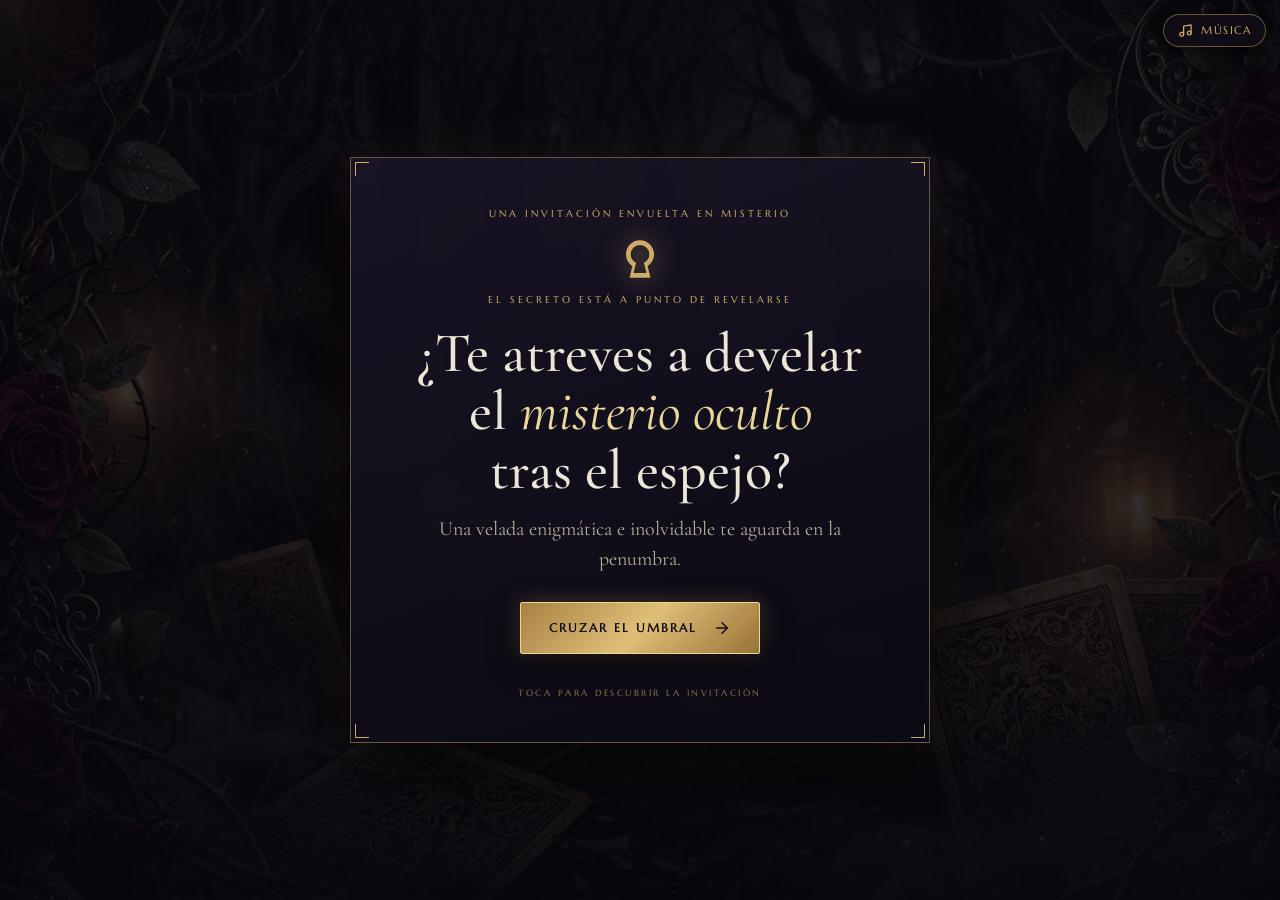
==== commit 4d7cf82c: "Fondo con rosas y cartas goticas, fondo movil, lluvia de sobres en seccion final" ====
--- a/index.html
+++ b/index.html
@@ -12,11 +12,46 @@
   <link rel="stylesheet" href="css/style.css">
 </head>
 <body>
-  <!-- FONDO MISTERIOSO: NIEBLA Y PENUMBRA -->
+  <!-- FONDO MISTERIOSO: ROSAS, CARTAS Y NIEBLA -->
   <div class="ambient" aria-hidden="true">
+    <div class="ambient-bg"></div>
     <div class="mist-wrap">
       <div class="mist-layer"></div>
       <div class="mist-layer mist-layer-two"></div>
+    </div>
+    <div class="floating-elements">
+      <div class="drift-card card-1">
+        <svg viewBox="0 0 60 85" width="46" height="65">
+          <rect x="2" y="2" width="56" height="81" rx="4" fill="#14111d" stroke="#cfab68" stroke-width="1.2"/>
+          <rect x="5" y="5" width="50" height="75" rx="3" fill="none" stroke="#cfab68" stroke-width="0.5" stroke-dasharray="2,2"/>
+          <path d="M30 22 C30 22 20 32 20 40 C20 46 25 50 30 47 C35 50 40 46 40 40 C40 32 30 22 30 22 Z" fill="#cfab68"/>
+          <path d="M28 46 L26 56 L34 56 L32 46 Z" fill="#cfab68"/>
+          <text x="8" y="16" fill="#cfab68" font-size="9" font-family="'Cormorant Garamond', serif">A</text>
+          <text x="48" y="78" fill="#cfab68" font-size="9" font-family="'Cormorant Garamond', serif">A</text>
+        </svg>
+      </div>
+      <div class="drift-card card-2">
+        <svg viewBox="0 0 60 85" width="42" height="60">
+          <rect x="2" y="2" width="56" height="81" rx="4" fill="#181324" stroke="#cfab68" stroke-width="1.2"/>
+          <rect x="5" y="5" width="50" height="75" rx="3" fill="none" stroke="#cfab68" stroke-width="0.5"/>
+          <path d="M30 30 C22 20 16 26 16 34 C16 43 30 54 30 54 C30 54 44 43 44 34 C44 26 38 20 30 30 Z" fill="#841c30"/>
+          <text x="8" y="16" fill="#cfab68" font-size="9" font-family="'Cormorant Garamond', serif">Q</text>
+          <text x="48" y="78" fill="#cfab68" font-size="9" font-family="'Cormorant Garamond', serif">Q</text>
+        </svg>
+      </div>
+      <div class="drift-card card-3">
+        <svg viewBox="0 0 60 85" width="38" height="54">
+          <rect x="2" y="2" width="56" height="81" rx="4" fill="#110e19" stroke="#cfab68" stroke-width="1"/>
+          <rect x="6" y="6" width="48" height="73" fill="none" stroke="#cfab68" stroke-width="0.8"/>
+          <circle cx="30" cy="42" r="12" fill="none" stroke="#cfab68" stroke-width="1"/>
+          <path d="M30 20 L30 64 M16 42 L44 42" stroke="#cfab68" stroke-width="0.8" opacity="0.6"/>
+        </svg>
+      </div>
+      <div class="rose-petal petal-1"></div>
+      <div class="rose-petal petal-2"></div>
+      <div class="rose-petal petal-3"></div>
+      <div class="rose-petal petal-4"></div>
+      <div class="rose-petal petal-5"></div>
     </div>
     <div class="glow glow-one"></div>
     <div class="glow glow-two"></div>
@@ -189,7 +224,7 @@
             <span class="date-day">11</span>
             <div class="date-meta">
               <b>DICIEMBRE</b>
-              <small>VIERNES · 2026</small>
+              <small>VIERNES · 2026 · 8:00 P.M.</small>
             </div>
           </div>
 
@@ -202,17 +237,33 @@
             </div>
           </div>
 
-          <div class="venue-card">
-            <div class="venue-icon-wrap">
-              <svg viewBox="0 0 24 24" width="28" height="28" fill="none" stroke="currentColor" stroke-width="1.6" stroke-linecap="round" stroke-linejoin="round" aria-hidden="true">
-                <path d="M12 2a8 8 0 0 0-8 8c0 5.25 8 12 8 12s8-6.75 8-12a8 8 0 0 0-8-8z"></path>
-                <circle cx="12" cy="10" r="3"></circle>
-              </svg>
-            </div>
-            <div class="venue-info">
-              <small>EL LUGAR DEL ENCUENTRO</small>
-              <h3>Granja Mano Vieja</h3>
-              <p>Te esperamos para vivir este misterio juntos.</p>
+          <!-- TARJETAS DE INFORMACIÓN: LUGAR Y VESTIMENTA -->
+          <div class="info-cards-grid">
+            <div class="venue-card">
+              <div class="venue-icon-wrap">
+                <svg viewBox="0 0 24 24" width="28" height="28" fill="none" stroke="currentColor" stroke-width="1.6" stroke-linecap="round" stroke-linejoin="round" aria-hidden="true">
+                  <path d="M12 2a8 8 0 0 0-8 8c0 5.25 8 12 8 12s8-6.75 8-12a8 8 0 0 0-8-8z"></path>
+                  <circle cx="12" cy="10" r="3"></circle>
+                </svg>
+              </div>
+              <div class="venue-info">
+                <small>EL LUGAR DEL ENCUENTRO</small>
+                <h3>Granja Mano Vieja</h3>
+                <p>Hora de recepción: <strong>8:00 P.M.</strong></p>
+              </div>
+            </div>
+
+            <div class="dress-card">
+              <div class="dress-icon-wrap">
+                <svg viewBox="0 0 24 24" width="28" height="28" fill="none" stroke="currentColor" stroke-width="1.6" stroke-linecap="round" stroke-linejoin="round" aria-hidden="true">
+                  <path d="M20.38 3.46L16 2a4 4 0 0 1-8 0L3.62 3.46a2 2 0 0 0-1.34 2.23l.58 3.47a1 1 0 0 0 .99.84H6v10c0 1.1.9 2 2 2h8a2 2 0 0 0 2-2V10h2.15a1 1 0 0 0 .99-.84l.58-3.47a2 2 0 0 0-1.34-2.23z"></path>
+                </svg>
+              </div>
+              <div class="dress-info">
+                <small>CÓDIGO DE VESTIMENTA</small>
+                <h3>Traje Formal</h3>
+                <p class="dress-note">Se reservan los colores <strong>gris</strong> y <strong>negro</strong> para la quinceañera.</p>
+              </div>
             </div>
           </div>
 
@@ -245,12 +296,151 @@
           <p class="eyebrow">CAPÍTULO V · LA HORA DECISIVA</p>
           <h2>Cuando las agujas<br>marquen la <em>hora convenida…</em></h2>
           <p>No permitas que la medianoche te sorprenda lejos. Cada segundo cuenta antes de que las puertas del misterio se abran para esta noche irrepetible.</p>
-          <div class="time-note">11 · 12 · 2026</div>
+          <div class="time-note">11 · 12 · 2026 · 8:00 P.M.</div>
         </div>
       </section>
 
       <!-- CAPÍTULO VI: EL DESTINO FINAL -->
       <section class="story-section castle-section" data-chapter="VI">
+
+        <!-- LLUVIA DE SOBRES ANIMADOS -->
+        <div class="envelope-rain" aria-hidden="true">
+          <!-- SVG sobre: cuerpo con solapa en V y pequeño lazo de cera dorada -->
+          <!-- Se reutiliza la misma figura SVG en todos, las clases controlan tamaño/posición -->
+
+          <div class="envelope env-1">
+            <svg viewBox="0 0 80 60" fill="none" xmlns="http://www.w3.org/2000/svg">
+              <rect x="1" y="10" width="78" height="49" rx="3" fill="#1c1730" stroke="#cfab68" stroke-width="1.4"/>
+              <path d="M1 10 L40 38 L79 10" stroke="#cfab68" stroke-width="1.2" fill="none"/>
+              <path d="M1 59 L30 36" stroke="#cfab68" stroke-width="0.8" opacity="0.5"/>
+              <path d="M79 59 L50 36" stroke="#cfab68" stroke-width="0.8" opacity="0.5"/>
+              <circle cx="40" cy="38" r="5" fill="#841c30" stroke="#cfab68" stroke-width="0.8"/>
+              <path d="M38 36 Q40 34 42 36 L41.5 40 L40 41 L38.5 40 Z" fill="#cfab68" opacity="0.7"/>
+            </svg>
+          </div>
+
+          <div class="envelope env-2">
+            <svg viewBox="0 0 80 60" fill="none" xmlns="http://www.w3.org/2000/svg">
+              <rect x="1" y="10" width="78" height="49" rx="3" fill="#14101f" stroke="#cfab68" stroke-width="1.4"/>
+              <path d="M1 10 L40 38 L79 10" stroke="#cfab68" stroke-width="1.2" fill="none"/>
+              <path d="M1 59 L30 36" stroke="#cfab68" stroke-width="0.8" opacity="0.5"/>
+              <path d="M79 59 L50 36" stroke="#cfab68" stroke-width="0.8" opacity="0.5"/>
+              <circle cx="40" cy="38" r="5" fill="#841c30" stroke="#cfab68" stroke-width="0.8"/>
+              <path d="M38 36 Q40 34 42 36 L41.5 40 L40 41 L38.5 40 Z" fill="#cfab68" opacity="0.7"/>
+            </svg>
+          </div>
+
+          <div class="envelope env-3">
+            <svg viewBox="0 0 80 60" fill="none" xmlns="http://www.w3.org/2000/svg">
+              <rect x="1" y="10" width="78" height="49" rx="3" fill="#1a1528" stroke="#cfab68" stroke-width="1.4"/>
+              <path d="M1 10 L40 38 L79 10" stroke="#cfab68" stroke-width="1.2" fill="none"/>
+              <path d="M1 59 L30 36" stroke="#cfab68" stroke-width="0.8" opacity="0.5"/>
+              <path d="M79 59 L50 36" stroke="#cfab68" stroke-width="0.8" opacity="0.5"/>
+              <circle cx="40" cy="38" r="5" fill="#841c30" stroke="#cfab68" stroke-width="0.8"/>
+              <path d="M38 36 Q40 34 42 36 L41.5 40 L40 41 L38.5 40 Z" fill="#cfab68" opacity="0.7"/>
+            </svg>
+          </div>
+
+          <div class="envelope env-4">
+            <svg viewBox="0 0 80 60" fill="none" xmlns="http://www.w3.org/2000/svg">
+              <rect x="1" y="10" width="78" height="49" rx="3" fill="#1c1730" stroke="#cfab68" stroke-width="1.4"/>
+              <path d="M1 10 L40 38 L79 10" stroke="#cfab68" stroke-width="1.2" fill="none"/>
+              <path d="M1 59 L30 36" stroke="#cfab68" stroke-width="0.8" opacity="0.5"/>
+              <path d="M79 59 L50 36" stroke="#cfab68" stroke-width="0.8" opacity="0.5"/>
+              <circle cx="40" cy="38" r="5" fill="#841c30" stroke="#cfab68" stroke-width="0.8"/>
+              <path d="M38 36 Q40 34 42 36 L41.5 40 L40 41 L38.5 40 Z" fill="#cfab68" opacity="0.7"/>
+            </svg>
+          </div>
+
+          <div class="envelope env-5">
+            <svg viewBox="0 0 80 60" fill="none" xmlns="http://www.w3.org/2000/svg">
+              <rect x="1" y="10" width="78" height="49" rx="3" fill="#14101f" stroke="#cfab68" stroke-width="1.4"/>
+              <path d="M1 10 L40 38 L79 10" stroke="#cfab68" stroke-width="1.2" fill="none"/>
+              <path d="M1 59 L30 36" stroke="#cfab68" stroke-width="0.8" opacity="0.5"/>
+              <path d="M79 59 L50 36" stroke="#cfab68" stroke-width="0.8" opacity="0.5"/>
+              <circle cx="40" cy="38" r="5" fill="#841c30" stroke="#cfab68" stroke-width="0.8"/>
+              <path d="M38 36 Q40 34 42 36 L41.5 40 L40 41 L38.5 40 Z" fill="#cfab68" opacity="0.7"/>
+            </svg>
+          </div>
+
+          <div class="envelope env-6">
+            <svg viewBox="0 0 80 60" fill="none" xmlns="http://www.w3.org/2000/svg">
+              <rect x="1" y="10" width="78" height="49" rx="3" fill="#1a1528" stroke="#cfab68" stroke-width="1.4"/>
+              <path d="M1 10 L40 38 L79 10" stroke="#cfab68" stroke-width="1.2" fill="none"/>
+              <path d="M1 59 L30 36" stroke="#cfab68" stroke-width="0.8" opacity="0.5"/>
+              <path d="M79 59 L50 36" stroke="#cfab68" stroke-width="0.8" opacity="0.5"/>
+              <circle cx="40" cy="38" r="5" fill="#841c30" stroke="#cfab68" stroke-width="0.8"/>
+              <path d="M38 36 Q40 34 42 36 L41.5 40 L40 41 L38.5 40 Z" fill="#cfab68" opacity="0.7"/>
+            </svg>
+          </div>
+
+          <div class="envelope env-7">
+            <svg viewBox="0 0 80 60" fill="none" xmlns="http://www.w3.org/2000/svg">
+              <rect x="1" y="10" width="78" height="49" rx="3" fill="#1c1730" stroke="#cfab68" stroke-width="1.4"/>
+              <path d="M1 10 L40 38 L79 10" stroke="#cfab68" stroke-width="1.2" fill="none"/>
+              <path d="M1 59 L30 36" stroke="#cfab68" stroke-width="0.8" opacity="0.5"/>
+              <path d="M79 59 L50 36" stroke="#cfab68" stroke-width="0.8" opacity="0.5"/>
+              <circle cx="40" cy="38" r="5" fill="#841c30" stroke="#cfab68" stroke-width="0.8"/>
+              <path d="M38 36 Q40 34 42 36 L41.5 40 L40 41 L38.5 40 Z" fill="#cfab68" opacity="0.7"/>
+            </svg>
+          </div>
+
+          <div class="envelope env-8">
+            <svg viewBox="0 0 80 60" fill="none" xmlns="http://www.w3.org/2000/svg">
+              <rect x="1" y="10" width="78" height="49" rx="3" fill="#14101f" stroke="#cfab68" stroke-width="1.4"/>
+              <path d="M1 10 L40 38 L79 10" stroke="#cfab68" stroke-width="1.2" fill="none"/>
+              <path d="M1 59 L30 36" stroke="#cfab68" stroke-width="0.8" opacity="0.5"/>
+              <path d="M79 59 L50 36" stroke="#cfab68" stroke-width="0.8" opacity="0.5"/>
+              <circle cx="40" cy="38" r="5" fill="#841c30" stroke="#cfab68" stroke-width="0.8"/>
+              <path d="M38 36 Q40 34 42 36 L41.5 40 L40 41 L38.5 40 Z" fill="#cfab68" opacity="0.7"/>
+            </svg>
+          </div>
+
+          <div class="envelope env-9">
+            <svg viewBox="0 0 80 60" fill="none" xmlns="http://www.w3.org/2000/svg">
+              <rect x="1" y="10" width="78" height="49" rx="3" fill="#1a1528" stroke="#cfab68" stroke-width="1.4"/>
+              <path d="M1 10 L40 38 L79 10" stroke="#cfab68" stroke-width="1.2" fill="none"/>
+              <path d="M1 59 L30 36" stroke="#cfab68" stroke-width="0.8" opacity="0.5"/>
+              <path d="M79 59 L50 36" stroke="#cfab68" stroke-width="0.8" opacity="0.5"/>
+              <circle cx="40" cy="38" r="5" fill="#841c30" stroke="#cfab68" stroke-width="0.8"/>
+              <path d="M38 36 Q40 34 42 36 L41.5 40 L40 41 L38.5 40 Z" fill="#cfab68" opacity="0.7"/>
+            </svg>
+          </div>
+
+          <div class="envelope env-10">
+            <svg viewBox="0 0 80 60" fill="none" xmlns="http://www.w3.org/2000/svg">
+              <rect x="1" y="10" width="78" height="49" rx="3" fill="#1c1730" stroke="#cfab68" stroke-width="1.4"/>
+              <path d="M1 10 L40 38 L79 10" stroke="#cfab68" stroke-width="1.2" fill="none"/>
+              <path d="M1 59 L30 36" stroke="#cfab68" stroke-width="0.8" opacity="0.5"/>
+              <path d="M79 59 L50 36" stroke="#cfab68" stroke-width="0.8" opacity="0.5"/>
+              <circle cx="40" cy="38" r="5" fill="#841c30" stroke="#cfab68" stroke-width="0.8"/>
+              <path d="M38 36 Q40 34 42 36 L41.5 40 L40 41 L38.5 40 Z" fill="#cfab68" opacity="0.7"/>
+            </svg>
+          </div>
+
+          <div class="envelope env-11">
+            <svg viewBox="0 0 80 60" fill="none" xmlns="http://www.w3.org/2000/svg">
+              <rect x="1" y="10" width="78" height="49" rx="3" fill="#14101f" stroke="#cfab68" stroke-width="1.4"/>
+              <path d="M1 10 L40 38 L79 10" stroke="#cfab68" stroke-width="1.2" fill="none"/>
+              <path d="M1 59 L30 36" stroke="#cfab68" stroke-width="0.8" opacity="0.5"/>
+              <path d="M79 59 L50 36" stroke="#cfab68" stroke-width="0.8" opacity="0.5"/>
+              <circle cx="40" cy="38" r="5" fill="#841c30" stroke="#cfab68" stroke-width="0.8"/>
+              <path d="M38 36 Q40 34 42 36 L41.5 40 L40 41 L38.5 40 Z" fill="#cfab68" opacity="0.7"/>
+            </svg>
+          </div>
+
+          <div class="envelope env-12">
+            <svg viewBox="0 0 80 60" fill="none" xmlns="http://www.w3.org/2000/svg">
+              <rect x="1" y="10" width="78" height="49" rx="3" fill="#1a1528" stroke="#cfab68" stroke-width="1.4"/>
+              <path d="M1 10 L40 38 L79 10" stroke="#cfab68" stroke-width="1.2" fill="none"/>
+              <path d="M1 59 L30 36" stroke="#cfab68" stroke-width="0.8" opacity="0.5"/>
+              <path d="M79 59 L50 36" stroke="#cfab68" stroke-width="0.8" opacity="0.5"/>
+              <circle cx="40" cy="38" r="5" fill="#841c30" stroke="#cfab68" stroke-width="0.8"/>
+              <path d="M38 36 Q40 34 42 36 L41.5 40 L40 41 L38.5 40 Z" fill="#cfab68" opacity="0.7"/>
+            </svg>
+          </div>
+        </div>
+        <!-- FIN LLUVIA DE SOBRES -->
         <div class="castle-image reveal">
           <div class="photo-frame castle-frame">
             <span class="frame-corner corner-tl"></span>
@@ -300,15 +490,6 @@
       <label for="guestName">Tu nombre completo</label>
       <input id="guestName" type="text" placeholder="Escribe tu nombre" autocomplete="name">
       
-      <label for="guestCount">¿Cuántas personas asistirán?</label>
-      <select id="guestCount">
-        <option value="1">1 persona</option>
-        <option value="2">2 personas</option>
-        <option value="3">3 personas</option>
-        <option value="4">4 personas</option>
-        <option value="5">5 personas</option>
-      </select>
-      
       <div class="attendance-choice">
         <button type="button" class="choice active" data-answer="¡Sí, allí estaré!">¡Sí, asistiré!</button>
         <button type="button" class="choice" data-answer="Lo siento, no podré asistir.">No podré asistir</button>
--- a/css/style.css
+++ b/css/style.css
@@ -68,7 +68,7 @@
 }
 
 /* --------------------------------------------------------------------------
-   2. FONDO MISTERIOSO: ATMÓSFERA Y NIEBLA DRIFT
+   2. FONDO MISTERIOSO: ROSAS, CARTAS, ATMÓSFERA Y NIEBLA DRIFT
    -------------------------------------------------------------------------- */
 .ambient {
   position: fixed;
@@ -79,8 +79,152 @@
   max-height: 100vh;
   overflow: hidden;
   z-index: -2;
-  background: radial-gradient(ellipse at 50% 15%, #1d152c 0%, #0d0a15 50%, #050409 100%);
+  background-color: #07060b;
   pointer-events: none;
+}
+
+.ambient-bg {
+  position: absolute;
+  inset: 0;
+  width: 100%;
+  height: 100%;
+  background-image: 
+    linear-gradient(to bottom, rgba(7, 6, 12, 0.72) 0%, rgba(7, 6, 12, 0.5) 30%, rgba(7, 6, 12, 0.6) 70%, rgba(7, 6, 12, 0.85) 100%),
+    url("../assets/images/fondo-misterio-cartas-rosas.jpg");
+  background-size: cover;
+  background-position: center;
+  background-repeat: no-repeat;
+  opacity: 0.92;
+}
+
+@media (max-width: 768px) {
+  .ambient-bg {
+    background-image: 
+      linear-gradient(to bottom, rgba(7, 6, 12, 0.68) 0%, rgba(7, 6, 12, 0.48) 30%, rgba(7, 6, 12, 0.58) 70%, rgba(7, 6, 12, 0.82) 100%),
+      url("../assets/images/fondo-misterio-cartas-rosas-mobile.jpg");
+    background-position: center top;
+  }
+}
+
+/* Cartas y pétalos de rosas flotantes */
+.floating-elements {
+  position: absolute;
+  inset: 0;
+  pointer-events: none;
+  overflow: hidden;
+  z-index: 1;
+}
+
+.drift-card {
+  position: absolute;
+  opacity: 0.45;
+  filter: drop-shadow(0 8px 20px rgba(0, 0, 0, 0.9));
+  transition: opacity 0.5s ease;
+}
+
+.card-1 {
+  top: 18%;
+  left: 5%;
+  animation: cardFloat1 22s ease-in-out infinite alternate;
+}
+
+.card-2 {
+  top: 52%;
+  right: 5%;
+  animation: cardFloat2 26s ease-in-out infinite alternate;
+}
+
+.card-3 {
+  bottom: 14%;
+  left: 8%;
+  animation: cardFloat3 30s ease-in-out infinite alternate;
+}
+
+@keyframes cardFloat1 {
+  0% { transform: translateY(0) rotate(-14deg) scale(1); }
+  50% { transform: translateY(-28px) translateX(12px) rotate(-6deg) scale(1.03); }
+  100% { transform: translateY(18px) translateX(-8px) rotate(-18deg) scale(0.98); }
+}
+
+@keyframes cardFloat2 {
+  0% { transform: translateY(0) rotate(16deg) scale(1); }
+  50% { transform: translateY(-32px) translateX(-18px) rotate(8deg) scale(1.04); }
+  100% { transform: translateY(22px) translateX(8px) rotate(20deg) scale(0.96); }
+}
+
+@keyframes cardFloat3 {
+  0% { transform: translateY(0) rotate(-8deg); }
+  50% { transform: translateY(-22px) translateX(12px) rotate(4deg); }
+  100% { transform: translateY(14px) translateX(-10px) rotate(-12deg); }
+}
+
+/* Pétalos de rosas cayendo suavemente */
+.rose-petal {
+  position: absolute;
+  width: 14px;
+  height: 20px;
+  background: radial-gradient(ellipse at 30% 30%, #8b1c31 0%, #420815 65%, #20030a 100%);
+  border-radius: 50% 50% 50% 0 / 40% 40% 60% 60%;
+  opacity: 0.55;
+  filter: blur(0.4px);
+  pointer-events: none;
+  box-shadow: 0 4px 10px rgba(0, 0, 0, 0.6);
+}
+
+.petal-1 {
+  top: -25px;
+  left: 18%;
+  animation: petalFall 18s linear infinite;
+  animation-delay: 0s;
+}
+
+.petal-2 {
+  top: -25px;
+  left: 42%;
+  animation: petalFall 23s linear infinite;
+  animation-delay: 4.5s;
+  transform: scale(0.85) rotate(35deg);
+}
+
+.petal-3 {
+  top: -25px;
+  left: 68%;
+  animation: petalFall 20s linear infinite;
+  animation-delay: 8s;
+  transform: scale(1.15) rotate(-25deg);
+}
+
+.petal-4 {
+  top: -25px;
+  left: 88%;
+  animation: petalFall 26s linear infinite;
+  animation-delay: 2.5s;
+  transform: scale(0.75) rotate(55deg);
+}
+
+.petal-5 {
+  top: -25px;
+  left: 8%;
+  animation: petalFall 22s linear infinite;
+  animation-delay: 11s;
+  transform: scale(0.95) rotate(-40deg);
+}
+
+@keyframes petalFall {
+  0% {
+    transform: translateY(0) translateX(0) rotate(0deg);
+    opacity: 0;
+  }
+  15% {
+    opacity: 0.6;
+  }
+  85% {
+    opacity: 0.6;
+  }
+  100% {
+    transform: translateY(105vh) translateX(50px) rotate(340deg);
+    opacity: 0;
+  }
 }
 
 .mist-wrap {
@@ -89,7 +233,7 @@
   width: 100%;
   height: 100%;
   overflow: hidden;
-  opacity: 0.55;
+  opacity: 0.38;
   filter: blur(40px);
 }
 
@@ -301,8 +445,8 @@
   position: relative;
   padding: 30px 18px;
   background: 
-    linear-gradient(rgba(7, 6, 12, 0.86), rgba(7, 6, 12, 0.94)),
-    url("../assets/images/portada-karlet.jpg") center 30% / cover no-repeat;
+    linear-gradient(rgba(7, 6, 12, 0.78), rgba(7, 6, 12, 0.88)),
+    url("../assets/images/fondo-misterio-cartas-rosas.jpg") center center / cover no-repeat;
   overflow: hidden;
 }
 
@@ -863,20 +1007,27 @@
   color: var(--gold-muted);
 }
 
-.venue-card {
+.info-cards-grid {
+  display: grid;
+  grid-template-columns: 1fr 1fr;
+  gap: 16px;
+  max-width: 760px;
+  margin: 0 auto 28px;
+  text-align: left;
+}
+
+.venue-card, .dress-card {
   display: flex;
   align-items: center;
-  justify-content: center;
-  gap: 20px;
-  text-align: left;
-  border: 1px solid rgba(207, 171, 104, 0.25);
-  background: rgba(18, 14, 25, 0.7);
-  padding: 24px 28px;
+  gap: 18px;
+  border: 1px solid rgba(207, 171, 104, 0.3);
+  background: rgba(18, 14, 25, 0.72);
+  padding: 22px 24px;
   border-radius: 3px;
-  margin-bottom: 28px;
-}
-
-.venue-icon-wrap {
+  box-shadow: 0 8px 24px rgba(0, 0, 0, 0.45);
+}
+
+.venue-icon-wrap, .dress-icon-wrap {
   color: var(--gold);
   flex-shrink: 0;
   display: flex;
@@ -884,25 +1035,42 @@
   justify-content: center;
 }
 
-.venue-info small {
+.venue-info small, .dress-info small {
   font-family: "Marcellus", serif;
   font-size: 9px;
   letter-spacing: 2px;
   color: var(--gold);
-}
-
-.venue-info h3 {
+  display: block;
+  margin-bottom: 2px;
+}
+
+.venue-info h3, .dress-info h3 {
   font-family: "Cormorant Garamond", Georgia, serif;
-  font-size: clamp(26px, 4vw, 34px);
+  font-size: clamp(24px, 3.8vw, 30px);
   font-weight: 600;
-  margin: 4px 0 6px;
+  margin: 2px 0 4px;
   color: var(--paper);
 }
 
-.venue-info p {
+.venue-info p, .dress-info p {
   color: var(--paper-dim);
-  font-size: 16px;
+  font-size: 15px;
   line-height: 1.4;
+  margin: 0;
+}
+
+.venue-info strong {
+  color: var(--gold-bright);
+}
+
+.dress-note {
+  color: #d1b88c !important;
+}
+
+.dress-note strong {
+  color: #fff;
+  border-bottom: 1px dashed var(--gold);
+  padding-bottom: 1px;
 }
 
 .map-button {
@@ -961,6 +1129,81 @@
   flex-direction: column;
   text-align: center;
   padding-bottom: 100px;
+  position: relative;
+  overflow: hidden;
+}
+
+/* --------------------------------------------------------------------------
+   LLUVIA DE SOBRES - SECCIÓN FINAL
+   -------------------------------------------------------------------------- */
+.envelope-rain {
+  position: absolute;
+  inset: 0;
+  pointer-events: none;
+  z-index: 0;
+  overflow: hidden;
+}
+
+.envelope {
+  position: absolute;
+  top: -120px;
+  animation: envelopeFall linear infinite;
+  will-change: transform, opacity;
+}
+
+.envelope svg {
+  display: block;
+  filter: drop-shadow(0 6px 18px rgba(0,0,0,0.8));
+}
+
+/* 12 sobres con posiciones, tamaños y tiempos variados */
+.env-1  { left:  4%; animation-duration: 14s; animation-delay:  0s;   opacity: 0.75; }
+.env-2  { left: 12%; animation-duration: 19s; animation-delay: -5s;   opacity: 0.55; }
+.env-3  { left: 22%; animation-duration: 16s; animation-delay: -2s;   opacity: 0.70; }
+.env-4  { left: 31%; animation-duration: 21s; animation-delay: -9s;   opacity: 0.60; }
+.env-5  { left: 42%; animation-duration: 15s; animation-delay: -3s;   opacity: 0.80; }
+.env-6  { left: 52%; animation-duration: 23s; animation-delay: -7s;   opacity: 0.50; }
+.env-7  { left: 61%; animation-duration: 17s; animation-delay: -1s;   opacity: 0.72; }
+.env-8  { left: 70%; animation-duration: 20s; animation-delay: -11s;  opacity: 0.65; }
+.env-9  { left: 78%; animation-duration: 13s; animation-delay: -4s;   opacity: 0.78; }
+.env-10 { left: 86%; animation-duration: 18s; animation-delay: -8s;   opacity: 0.58; }
+.env-11 { left: 93%; animation-duration: 22s; animation-delay: -6s;   opacity: 0.68; }
+.env-12 { left: 35%; animation-duration: 12s; animation-delay: -13s;  opacity: 0.62; }
+
+/* Tamaños variados para profundidad */
+.env-1  svg, .env-5  svg, .env-9  svg { width: 52px; height: 40px; }
+.env-2  svg, .env-6  svg, .env-10 svg { width: 36px; height: 28px; }
+.env-3  svg, .env-7  svg, .env-11 svg { width: 44px; height: 34px; }
+.env-4  svg, .env-8  svg, .env-12 svg { width: 30px; height: 23px; }
+
+@keyframes envelopeFall {
+  0% {
+    transform: translateY(0) translateX(0) rotate(-12deg);
+    opacity: 0;
+  }
+  8% {
+    opacity: inherit;
+  }
+  40% {
+    transform: translateY(40vh) translateX(25px) rotate(6deg);
+  }
+  70% {
+    transform: translateY(72vh) translateX(-18px) rotate(-8deg);
+  }
+  92% {
+    opacity: inherit;
+  }
+  100% {
+    transform: translateY(115vh) translateX(12px) rotate(4deg);
+    opacity: 0;
+  }
+}
+
+/* Los elementos de contenido de la sección castillo deben estar por encima de los sobres */
+.castle-image,
+.castle-copy {
+  position: relative;
+  z-index: 1;
 }
 
 .castle-image {
@@ -1398,15 +1641,21 @@
     font-size: 7px;
   }
 
-  .venue-card {
+  .info-cards-grid {
+    grid-template-columns: 1fr;
+    gap: 14px;
+    margin-bottom: 24px;
+  }
+
+  .venue-card, .dress-card {
     flex-direction: column;
     text-align: center;
-    padding: 22px 18px;
+    padding: 20px 16px;
     gap: 12px;
   }
 
-  .venue-info h3 {
-    font-size: 26px;
+  .venue-info h3, .dress-info h3 {
+    font-size: 24px;
   }
 
   /* Reloj */
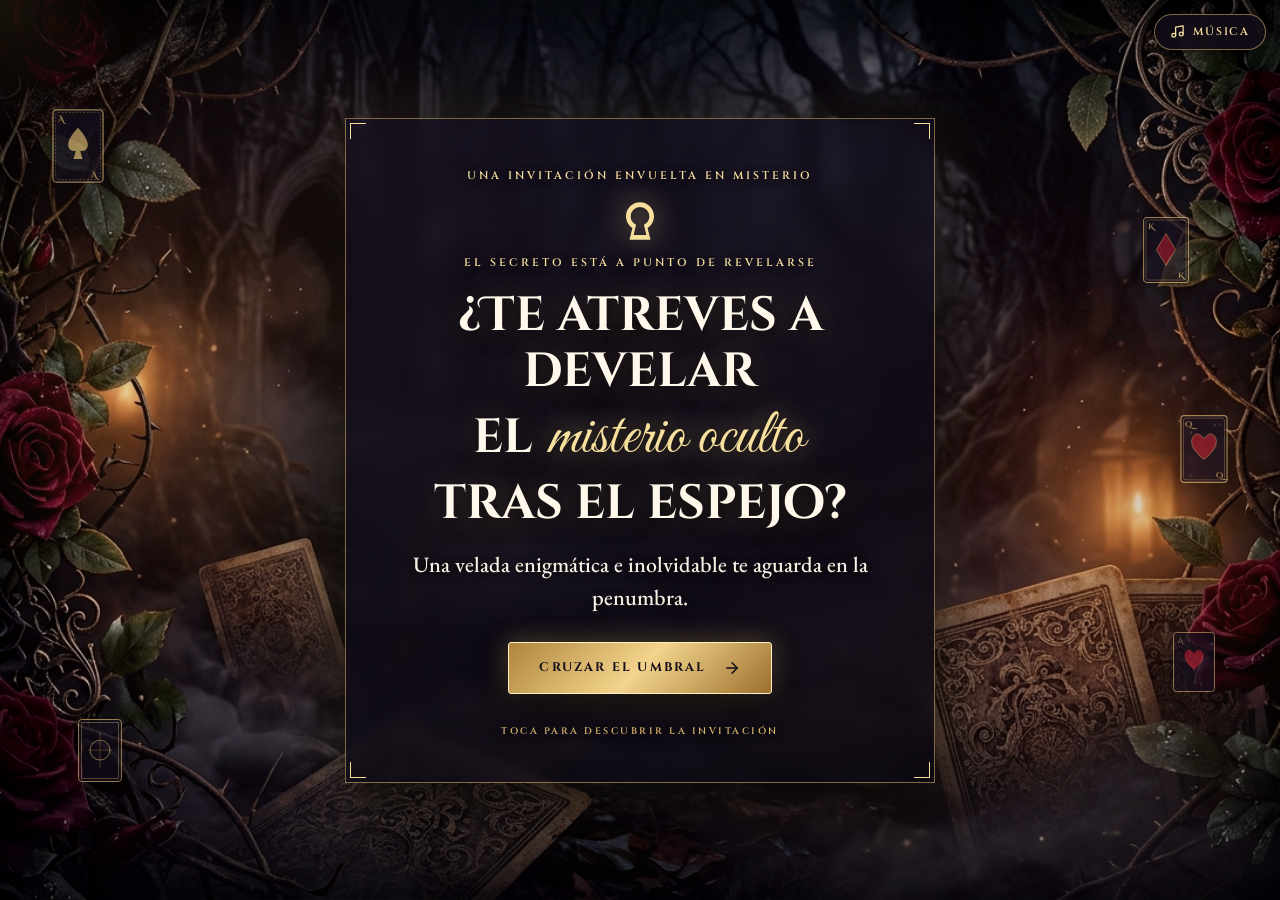
==== commit 9a873362: "Fondo de rosas y cartas visible en toda la invitacion, nueva tipografia tematica y seccion lluvia de" ====
--- a/index.html
+++ b/index.html
@@ -8,11 +8,11 @@
   <title>Los XV de Karlet | Una noche de misterio</title>
   <link rel="preconnect" href="https://fonts.googleapis.com">
   <link rel="preconnect" href="https://fonts.gstatic.com" crossorigin>
-  <link href="https://fonts.googleapis.com/css2?family=Cormorant+Garamond:ital,wght@0,400;0,500;0,600;0,700;1,400;1,600&family=Marcellus&display=swap" rel="stylesheet">
+  <link href="https://fonts.googleapis.com/css2?family=Cinzel+Decorative:wght@400;700;900&family=Cinzel:wght@500;600;700&family=EB+Garamond:ital,wght@0,400;0,500;0,600;1,400;1,600&family=Great+Vibes&display=swap" rel="stylesheet">
   <link rel="stylesheet" href="css/style.css">
 </head>
 <body>
-  <!-- FONDO MISTERIOSO: ROSAS, CARTAS Y NIEBLA -->
+  <!-- FONDO MISTERIOSO: ROSAS, CARTAS Y NIEBLA PARA TODA LA PÁGINA -->
   <div class="ambient" aria-hidden="true">
     <div class="ambient-bg"></div>
     <div class="mist-wrap">
@@ -20,38 +20,62 @@
       <div class="mist-layer mist-layer-two"></div>
     </div>
     <div class="floating-elements">
+      <!-- Carta 1: As de Picas -->
       <div class="drift-card card-1">
+        <svg viewBox="0 0 60 85" width="54" height="76">
+          <rect x="2" y="2" width="56" height="81" rx="4" fill="#14101e" stroke="#e2be75" stroke-width="1.4"/>
+          <rect x="5" y="5" width="50" height="75" rx="3" fill="none" stroke="#cfab68" stroke-width="0.6" stroke-dasharray="2,2"/>
+          <path d="M30 22 C30 22 19 33 19 41 C19 47 25 50 30 47 C35 50 41 47 41 41 C41 33 30 22 30 22 Z" fill="#e2be75"/>
+          <path d="M28 46 L25 57 L35 57 L32 46 Z" fill="#e2be75"/>
+          <text x="8" y="16" fill="#e2be75" font-size="10" font-family="'Cinzel Decorative', serif" font-weight="700">A</text>
+          <text x="45" y="78" fill="#e2be75" font-size="10" font-family="'Cinzel Decorative', serif" font-weight="700">A</text>
+        </svg>
+      </div>
+      <!-- Carta 2: Reina de Corazones -->
+      <div class="drift-card card-2">
+        <svg viewBox="0 0 60 85" width="50" height="70">
+          <rect x="2" y="2" width="56" height="81" rx="4" fill="#181122" stroke="#e2be75" stroke-width="1.4"/>
+          <rect x="5" y="5" width="50" height="75" rx="3" fill="none" stroke="#cfab68" stroke-width="0.6"/>
+          <path d="M30 30 C22 19 15 26 15 34 C15 44 30 55 30 55 C30 55 45 44 45 34 C45 26 38 19 30 30 Z" fill="#a81c35" stroke="#e2be75" stroke-width="0.8"/>
+          <text x="7" y="16" fill="#e2be75" font-size="10" font-family="'Cinzel Decorative', serif" font-weight="700">Q</text>
+          <text x="44" y="78" fill="#e2be75" font-size="10" font-family="'Cinzel Decorative', serif" font-weight="700">Q</text>
+        </svg>
+      </div>
+      <!-- Carta 3: Dorso Gótico Filigrana -->
+      <div class="drift-card card-3">
         <svg viewBox="0 0 60 85" width="46" height="65">
-          <rect x="2" y="2" width="56" height="81" rx="4" fill="#14111d" stroke="#cfab68" stroke-width="1.2"/>
-          <rect x="5" y="5" width="50" height="75" rx="3" fill="none" stroke="#cfab68" stroke-width="0.5" stroke-dasharray="2,2"/>
-          <path d="M30 22 C30 22 20 32 20 40 C20 46 25 50 30 47 C35 50 40 46 40 40 C40 32 30 22 30 22 Z" fill="#cfab68"/>
-          <path d="M28 46 L26 56 L34 56 L32 46 Z" fill="#cfab68"/>
-          <text x="8" y="16" fill="#cfab68" font-size="9" font-family="'Cormorant Garamond', serif">A</text>
-          <text x="48" y="78" fill="#cfab68" font-size="9" font-family="'Cormorant Garamond', serif">A</text>
-        </svg>
-      </div>
-      <div class="drift-card card-2">
-        <svg viewBox="0 0 60 85" width="42" height="60">
-          <rect x="2" y="2" width="56" height="81" rx="4" fill="#181324" stroke="#cfab68" stroke-width="1.2"/>
-          <rect x="5" y="5" width="50" height="75" rx="3" fill="none" stroke="#cfab68" stroke-width="0.5"/>
-          <path d="M30 30 C22 20 16 26 16 34 C16 43 30 54 30 54 C30 54 44 43 44 34 C44 26 38 20 30 30 Z" fill="#841c30"/>
-          <text x="8" y="16" fill="#cfab68" font-size="9" font-family="'Cormorant Garamond', serif">Q</text>
-          <text x="48" y="78" fill="#cfab68" font-size="9" font-family="'Cormorant Garamond', serif">Q</text>
-        </svg>
-      </div>
-      <div class="drift-card card-3">
-        <svg viewBox="0 0 60 85" width="38" height="54">
-          <rect x="2" y="2" width="56" height="81" rx="4" fill="#110e19" stroke="#cfab68" stroke-width="1"/>
+          <rect x="2" y="2" width="56" height="81" rx="4" fill="#120d1a" stroke="#e2be75" stroke-width="1.3"/>
           <rect x="6" y="6" width="48" height="73" fill="none" stroke="#cfab68" stroke-width="0.8"/>
-          <circle cx="30" cy="42" r="12" fill="none" stroke="#cfab68" stroke-width="1"/>
-          <path d="M30 20 L30 64 M16 42 L44 42" stroke="#cfab68" stroke-width="0.8" opacity="0.6"/>
-        </svg>
-      </div>
+          <circle cx="30" cy="42" r="13" fill="none" stroke="#e2be75" stroke-width="1.1"/>
+          <path d="M30 18 L30 66 M14 42 L46 42" stroke="#cfab68" stroke-width="0.8" opacity="0.7"/>
+        </svg>
+      </div>
+      <!-- Carta 4: Rey de Diamantes -->
+      <div class="drift-card card-4">
+        <svg viewBox="0 0 60 85" width="48" height="68">
+          <rect x="2" y="2" width="56" height="81" rx="4" fill="#161020" stroke="#e2be75" stroke-width="1.3"/>
+          <rect x="5" y="5" width="50" height="75" rx="3" fill="none" stroke="#cfab68" stroke-width="0.6"/>
+          <polygon points="30,22 42,42 30,62 18,42" fill="#9e1930" stroke="#e2be75" stroke-width="0.8"/>
+          <text x="7" y="16" fill="#e2be75" font-size="10" font-family="'Cinzel Decorative', serif" font-weight="700">K</text>
+          <text x="45" y="78" fill="#e2be75" font-size="10" font-family="'Cinzel Decorative', serif" font-weight="700">K</text>
+        </svg>
+      </div>
+      <!-- Carta 5: As de Corazones -->
+      <div class="drift-card card-5">
+        <svg viewBox="0 0 60 85" width="44" height="62">
+          <rect x="2" y="2" width="56" height="81" rx="4" fill="#15101e" stroke="#e2be75" stroke-width="1.2"/>
+          <path d="M30 31 C23 21 17 27 17 35 C17 43 30 53 30 53 C30 53 43 43 43 35 C43 27 37 21 30 31 Z" fill="#a81c35"/>
+          <text x="8" y="16" fill="#e2be75" font-size="9" font-family="'Cinzel Decorative', serif">A</text>
+        </svg>
+      </div>
+      <!-- Pétalos de rosa carmesí cayendo -->
       <div class="rose-petal petal-1"></div>
       <div class="rose-petal petal-2"></div>
       <div class="rose-petal petal-3"></div>
       <div class="rose-petal petal-4"></div>
       <div class="rose-petal petal-5"></div>
+      <div class="rose-petal petal-6"></div>
+      <div class="rose-petal petal-7"></div>
     </div>
     <div class="glow glow-one"></div>
     <div class="glow glow-two"></div>
@@ -457,6 +481,27 @@
           <p class="eyebrow">CAPÍTULO FINAL · EL UMBRAL DEL DESTINO</p>
           <h2>¿Aceptarás ser parte<br>del <em>misterio?</em></h2>
           <p>Tu presencia completará esta historia. Confirma tu asistencia para asegurar tu lugar en esta noche única.</p>
+
+          <!-- TARJETA ESPECIAL: LLUVIA DE SOBRES -->
+          <div class="envelope-gift-card">
+            <span class="frame-corner corner-tl"></span>
+            <span class="frame-corner corner-tr"></span>
+            <span class="frame-corner corner-bl"></span>
+            <span class="frame-corner corner-br"></span>
+            <div class="envelope-gift-icon">
+              <svg viewBox="0 0 80 60" width="54" height="42" fill="none" xmlns="http://www.w3.org/2000/svg" aria-hidden="true">
+                <rect x="2" y="10" width="76" height="48" rx="4" fill="#181226" stroke="#e2be75" stroke-width="1.8"/>
+                <path d="M2 10 L40 38 L78 10" stroke="#e2be75" stroke-width="1.6" fill="none"/>
+                <path d="M2 58 L30 36" stroke="#cfab68" stroke-width="1" opacity="0.6"/>
+                <path d="M78 58 L50 36" stroke="#cfab68" stroke-width="1" opacity="0.6"/>
+                <circle cx="40" cy="38" r="6.5" fill="#9c1931" stroke="#e2be75" stroke-width="1.2"/>
+              </svg>
+            </div>
+            <small class="envelope-gift-eyebrow">SUGERENCIA DE REGALO</small>
+            <h3 class="envelope-gift-title">Lluvia de Sobres</h3>
+            <p class="envelope-gift-text">Tu compañía es mi mayor tesoro, pero si deseas hacerme un presente, habrá un cofre especial para lluvia de sobres.</p>
+          </div>
+
           <button class="magic-button" id="rsvpButton">
             <span>Confirmar asistencia</span>
             <svg class="btn-arrow" viewBox="0 0 24 24" width="18" height="18" fill="none" stroke="currentColor" stroke-width="2" stroke-linecap="round" stroke-linejoin="round" aria-hidden="true">
--- a/css/style.css
+++ b/css/style.css
@@ -1,5 +1,5 @@
 /* ==========================================================================
-   LOS XV DE KARLET - TEMA MISTERIO & ENIGMA
+   LOS XV DE KARLET - TEMA MISTERIO, ROSAS Y CARTAS (WONDERLAND GOTHIC)
    ========================================================================== */
 
 /* --------------------------------------------------------------------------
@@ -16,15 +16,19 @@
   --ink-deep: #0d0a14;
   --ink-surface: #14111d;
   --ink-card: #1c1829;
-  --gold: #cfab68;
-  --gold-bright: #ecd79b;
-  --gold-muted: #8f764a;
-  --gold-dark: #5c4a2a;
-  --paper: #ede5d8;
-  --paper-dim: #b8ac9a;
-  --wine: #3c1424;
-  --wine-soft: rgba(60, 20, 36, 0.4);
-  --shadow-deep: 0 25px 60px rgba(0, 0, 0, 0.85);
+  --gold: #dab66f;
+  --gold-bright: #f7df9e;
+  --gold-muted: #b89758;
+  --gold-dark: #6e562f;
+  --paper: #f7f0e4;
+  --paper-dim: #e5dac8;
+  --wine: #4a1222;
+  --wine-soft: rgba(74, 18, 34, 0.45);
+  --shadow-deep: 0 25px 60px rgba(0, 0, 0, 0.9);
+  --font-display: "Cinzel Decorative", "Cinzel", Georgia, serif;
+  --font-caps: "Cinzel", Georgia, serif;
+  --font-script: "Great Vibes", cursive;
+  --font-body: "EB Garamond", Georgia, serif;
 }
 
 html {
@@ -41,13 +45,19 @@
 }
 
 body {
-  background-color: var(--ink);
+  background-color: transparent;
   color: var(--paper);
-  font-family: "Cormorant Garamond", Georgia, serif;
-  font-size: 18px;
+  font-family: var(--font-body);
+  font-size: 19px;
+  font-weight: 500;
   line-height: 1.6;
   -webkit-font-smoothing: antialiased;
   -moz-osx-font-smoothing: grayscale;
+}
+
+main {
+  position: relative;
+  z-index: 3;
 }
 
 button, a, input, select {
@@ -68,7 +78,7 @@
 }
 
 /* --------------------------------------------------------------------------
-   2. FONDO MISTERIOSO: ROSAS, CARTAS, ATMÓSFERA Y NIEBLA DRIFT
+   2. FONDO MISTERIOSO GLOBAL: ROSAS, CARTAS, ATMÓSFERA Y NIEBLA
    -------------------------------------------------------------------------- */
 .ambient {
   position: fixed;
@@ -78,7 +88,7 @@
   max-width: 100vw;
   max-height: 100vh;
   overflow: hidden;
-  z-index: -2;
+  z-index: 0;
   background-color: #07060b;
   pointer-events: none;
 }
@@ -89,66 +99,81 @@
   width: 100%;
   height: 100%;
   background-image: 
-    linear-gradient(to bottom, rgba(7, 6, 12, 0.72) 0%, rgba(7, 6, 12, 0.5) 30%, rgba(7, 6, 12, 0.6) 70%, rgba(7, 6, 12, 0.85) 100%),
+    linear-gradient(to bottom, rgba(7, 6, 12, 0.28) 0%, rgba(7, 6, 12, 0.14) 35%, rgba(7, 6, 12, 0.2) 70%, rgba(7, 6, 12, 0.42) 100%),
     url("../assets/images/fondo-misterio-cartas-rosas.jpg");
   background-size: cover;
-  background-position: center;
+  background-position: center center;
   background-repeat: no-repeat;
-  opacity: 0.92;
+  opacity: 1;
+  filter: contrast(1.08) saturate(1.2) brightness(1.08);
 }
 
 @media (max-width: 768px) {
   .ambient-bg {
     background-image: 
-      linear-gradient(to bottom, rgba(7, 6, 12, 0.68) 0%, rgba(7, 6, 12, 0.48) 30%, rgba(7, 6, 12, 0.58) 70%, rgba(7, 6, 12, 0.82) 100%),
+      linear-gradient(to bottom, rgba(7, 6, 12, 0.24) 0%, rgba(7, 6, 12, 0.12) 35%, rgba(7, 6, 12, 0.18) 70%, rgba(7, 6, 12, 0.38) 100%),
       url("../assets/images/fondo-misterio-cartas-rosas-mobile.jpg");
-    background-position: center top;
-  }
-}
-
-/* Cartas y pétalos de rosas flotantes */
+    background-position: center center;
+    background-size: cover;
+    filter: contrast(1.08) saturate(1.22) brightness(1.1);
+  }
+}
+
+/* Cartas y pétalos de rosas flotantes en toda la invitación */
 .floating-elements {
   position: absolute;
   inset: 0;
   pointer-events: none;
   overflow: hidden;
-  z-index: 1;
+  z-index: 2;
 }
 
 .drift-card {
   position: absolute;
-  opacity: 0.45;
-  filter: drop-shadow(0 8px 20px rgba(0, 0, 0, 0.9));
+  opacity: 0.65;
+  filter: drop-shadow(0 10px 22px rgba(0, 0, 0, 0.92));
   transition: opacity 0.5s ease;
 }
 
 .card-1 {
-  top: 18%;
-  left: 5%;
-  animation: cardFloat1 22s ease-in-out infinite alternate;
+  top: 12%;
+  left: 4%;
+  animation: cardFloat1 20s ease-in-out infinite alternate;
 }
 
 .card-2 {
-  top: 52%;
+  top: 46%;
+  right: 4%;
+  animation: cardFloat2 24s ease-in-out infinite alternate;
+}
+
+.card-3 {
+  bottom: 12%;
+  left: 6%;
+  animation: cardFloat3 26s ease-in-out infinite alternate;
+}
+
+.card-4 {
+  top: 24%;
+  right: 7%;
+  animation: cardFloat2 22s ease-in-out infinite alternate-reverse;
+}
+
+.card-5 {
+  bottom: 22%;
   right: 5%;
-  animation: cardFloat2 26s ease-in-out infinite alternate;
-}
-
-.card-3 {
-  bottom: 14%;
-  left: 8%;
-  animation: cardFloat3 30s ease-in-out infinite alternate;
+  animation: cardFloat1 28s ease-in-out infinite alternate-reverse;
 }
 
 @keyframes cardFloat1 {
   0% { transform: translateY(0) rotate(-14deg) scale(1); }
-  50% { transform: translateY(-28px) translateX(12px) rotate(-6deg) scale(1.03); }
+  50% { transform: translateY(-28px) translateX(12px) rotate(-6deg) scale(1.05); }
   100% { transform: translateY(18px) translateX(-8px) rotate(-18deg) scale(0.98); }
 }
 
 @keyframes cardFloat2 {
   0% { transform: translateY(0) rotate(16deg) scale(1); }
-  50% { transform: translateY(-32px) translateX(-18px) rotate(8deg) scale(1.04); }
+  50% { transform: translateY(-32px) translateX(-18px) rotate(8deg) scale(1.05); }
   100% { transform: translateY(22px) translateX(8px) rotate(20deg) scale(0.96); }
 }
 
@@ -158,71 +183,39 @@
   100% { transform: translateY(14px) translateX(-10px) rotate(-12deg); }
 }
 
-/* Pétalos de rosas cayendo suavemente */
+/* Pétalos de rosas carmesí cayendo suavemente */
 .rose-petal {
   position: absolute;
-  width: 14px;
-  height: 20px;
-  background: radial-gradient(ellipse at 30% 30%, #8b1c31 0%, #420815 65%, #20030a 100%);
+  width: 16px;
+  height: 22px;
+  background: radial-gradient(ellipse at 30% 30%, #b01e38 0%, #5c0b1b 65%, #28040b 100%);
   border-radius: 50% 50% 50% 0 / 40% 40% 60% 60%;
-  opacity: 0.55;
-  filter: blur(0.4px);
+  opacity: 0.72;
   pointer-events: none;
-  box-shadow: 0 4px 10px rgba(0, 0, 0, 0.6);
-}
-
-.petal-1 {
-  top: -25px;
-  left: 18%;
-  animation: petalFall 18s linear infinite;
-  animation-delay: 0s;
-}
-
-.petal-2 {
-  top: -25px;
-  left: 42%;
-  animation: petalFall 23s linear infinite;
-  animation-delay: 4.5s;
-  transform: scale(0.85) rotate(35deg);
-}
-
-.petal-3 {
-  top: -25px;
-  left: 68%;
-  animation: petalFall 20s linear infinite;
-  animation-delay: 8s;
-  transform: scale(1.15) rotate(-25deg);
-}
-
-.petal-4 {
-  top: -25px;
-  left: 88%;
-  animation: petalFall 26s linear infinite;
-  animation-delay: 2.5s;
-  transform: scale(0.75) rotate(55deg);
-}
-
-.petal-5 {
-  top: -25px;
-  left: 8%;
-  animation: petalFall 22s linear infinite;
-  animation-delay: 11s;
-  transform: scale(0.95) rotate(-40deg);
-}
+  box-shadow: 0 4px 12px rgba(0, 0, 0, 0.7);
+}
+
+.petal-1 { top: -25px; left: 14%; animation: petalFall 16s linear infinite; animation-delay: 0s; }
+.petal-2 { top: -25px; left: 36%; animation: petalFall 21s linear infinite; animation-delay: 4s; transform: scale(0.85) rotate(35deg); }
+.petal-3 { top: -25px; left: 62%; animation: petalFall 19s linear infinite; animation-delay: 7s; transform: scale(1.15) rotate(-25deg); }
+.petal-4 { top: -25px; left: 84%; animation: petalFall 24s linear infinite; animation-delay: 2s; transform: scale(0.8) rotate(55deg); }
+.petal-5 { top: -25px; left: 8%;  animation: petalFall 20s linear infinite; animation-delay: 10s; transform: scale(0.95) rotate(-40deg); }
+.petal-6 { top: -25px; left: 50%; animation: petalFall 18s linear infinite; animation-delay: 13s; transform: scale(1.05) rotate(20deg); }
+.petal-7 { top: -25px; left: 76%; animation: petalFall 22s linear infinite; animation-delay: 6s; transform: scale(0.9) rotate(-15deg); }
 
 @keyframes petalFall {
   0% {
     transform: translateY(0) translateX(0) rotate(0deg);
     opacity: 0;
   }
-  15% {
-    opacity: 0.6;
-  }
-  85% {
-    opacity: 0.6;
+  12% {
+    opacity: 0.75;
+  }
+  88% {
+    opacity: 0.75;
   }
   100% {
-    transform: translateY(105vh) translateX(50px) rotate(340deg);
+    transform: translateY(105vh) translateX(55px) rotate(340deg);
     opacity: 0;
   }
 }
@@ -233,8 +226,9 @@
   width: 100%;
   height: 100%;
   overflow: hidden;
-  opacity: 0.38;
+  opacity: 0.25;
   filter: blur(40px);
+  z-index: 1;
 }
 
 .mist-layer {
@@ -244,19 +238,18 @@
   top: -50%;
   left: -50%;
   background: 
-    radial-gradient(ellipse at 25% 35%, rgba(85, 45, 95, 0.28) 0%, transparent 45%),
-    radial-gradient(ellipse at 75% 65%, rgba(160, 115, 55, 0.22) 0%, transparent 50%),
-    radial-gradient(ellipse at 50% 85%, rgba(45, 20, 55, 0.35) 0%, transparent 55%),
-    radial-gradient(ellipse at 80% 20%, rgba(35, 45, 80, 0.25) 0%, transparent 45%);
+    radial-gradient(ellipse at 25% 35%, rgba(120, 30, 55, 0.22) 0%, transparent 45%),
+    radial-gradient(ellipse at 75% 65%, rgba(180, 130, 60, 0.18) 0%, transparent 50%),
+    radial-gradient(ellipse at 50% 85%, rgba(45, 20, 55, 0.25) 0%, transparent 55%);
   animation: mistDrift 45s ease-in-out infinite alternate;
 }
 
 .mist-layer-two {
   animation: mistDriftReverse 60s ease-in-out infinite alternate;
-  opacity: 0.6;
+  opacity: 0.5;
   background: 
-    radial-gradient(ellipse at 70% 30%, rgba(135, 95, 45, 0.18) 0%, transparent 45%),
-    radial-gradient(ellipse at 30% 70%, rgba(70, 30, 80, 0.25) 0%, transparent 50%);
+    radial-gradient(ellipse at 70% 30%, rgba(145, 100, 45, 0.16) 0%, transparent 45%),
+    radial-gradient(ellipse at 30% 70%, rgba(110, 25, 45, 0.2) 0%, transparent 50%);
 }
 
 @keyframes mistDrift {
@@ -283,7 +276,7 @@
 .glow-one {
   width: 45vw;
   height: 45vw;
-  background: rgba(145, 105, 50, 0.12);
+  background: rgba(165, 115, 50, 0.1);
   top: 5%;
   left: 0;
   animation: pulseGlow 12s ease-in-out infinite alternate;
@@ -292,15 +285,15 @@
 .glow-two {
   width: 50vw;
   height: 50vw;
-  background: rgba(65, 30, 75, 0.16);
+  background: rgba(110, 25, 45, 0.12);
   right: 0;
   bottom: 10%;
   animation: pulseGlow 16s ease-in-out infinite alternate-reverse;
 }
 
 @keyframes pulseGlow {
-  0% { opacity: 0.1; transform: scale(1); }
-  100% { opacity: 0.22; transform: scale(1.15); }
+  0% { opacity: 0.08; transform: scale(1); }
+  100% { opacity: 0.18; transform: scale(1.15); }
 }
 
 .vignette-overlay {
@@ -308,9 +301,9 @@
   inset: 0;
   width: 100vw;
   height: 100vh;
-  z-index: -1;
+  z-index: 1;
   pointer-events: none;
-  box-shadow: inset 0 0 100px rgba(0, 0, 0, 0.8), inset 0 0 220px rgba(3, 2, 6, 0.95);
+  box-shadow: inset 0 0 70px rgba(0, 0, 0, 0.55);
 }
 
 .cursor-glow {
@@ -319,9 +312,9 @@
   width: 260px;
   height: 260px;
   border-radius: 50%;
-  background: radial-gradient(circle, rgba(207, 171, 104, 0.08), transparent 70%);
+  background: radial-gradient(circle, rgba(218, 182, 111, 0.1), transparent 70%);
   transform: translate(-50%, -50%);
-  z-index: 1;
+  z-index: 2;
   transition: opacity 0.3s;
 }
 
@@ -333,33 +326,35 @@
   top: 14px;
   right: 14px;
   z-index: 40;
-  background: rgba(18, 14, 25, 0.82);
-  border: 1px solid rgba(207, 171, 104, 0.45);
-  color: var(--gold);
+  background: rgba(18, 12, 24, 0.85);
+  border: 1px solid rgba(218, 182, 111, 0.55);
+  color: var(--gold-bright);
   border-radius: 30px;
-  padding: 8px 14px;
+  padding: 8px 15px;
   display: inline-flex;
   gap: 8px;
   align-items: center;
   backdrop-filter: blur(14px);
   -webkit-backdrop-filter: blur(14px);
-  font: 11px/1 "Marcellus", serif;
-  letter-spacing: 1.5px;
+  font-family: var(--font-caps);
+  font-size: 11px;
+  font-weight: 600;
+  letter-spacing: 1.8px;
   text-transform: uppercase;
-  box-shadow: 0 4px 20px rgba(0, 0, 0, 0.5);
+  box-shadow: 0 4px 20px rgba(0, 0, 0, 0.65);
   transition: all 0.35s ease;
 }
 
 .sound-toggle:hover {
-  background: rgba(30, 24, 42, 0.95);
+  background: rgba(32, 22, 44, 0.95);
   border-color: var(--gold-bright);
-  box-shadow: 0 0 18px rgba(207, 171, 104, 0.35);
+  box-shadow: 0 0 18px rgba(218, 182, 111, 0.45);
   transform: translateY(-1px);
 }
 
 .sound-icon {
   display: inline-block;
-  color: var(--gold);
+  color: var(--gold-bright);
   transition: transform 0.3s ease;
 }
 
@@ -377,23 +372,23 @@
    -------------------------------------------------------------------------- */
 .photo-frame {
   position: relative;
-  background: linear-gradient(150deg, #221d30, #110e1a 70%, #0c0914);
-  border: 1px solid rgba(207, 171, 104, 0.35);
+  background: linear-gradient(150deg, rgba(34, 26, 46, 0.92), rgba(15, 11, 22, 0.96));
+  border: 1px solid rgba(218, 182, 111, 0.48);
   border-radius: 4px;
-  padding: 9px;
-  box-shadow: var(--shadow-deep), 0 0 25px rgba(207, 171, 104, 0.06);
+  padding: 10px;
+  box-shadow: var(--shadow-deep), 0 0 30px rgba(218, 182, 111, 0.12);
   transition: transform 0.6s cubic-bezier(0.2, 0.8, 0.2, 1), box-shadow 0.6s ease;
 }
 
 .photo-frame:hover {
-  box-shadow: var(--shadow-deep), 0 0 35px rgba(207, 171, 104, 0.18);
+  box-shadow: var(--shadow-deep), 0 0 42px rgba(218, 182, 111, 0.28);
 }
 
 .photo-frame-inner {
   position: relative;
   overflow: hidden;
   border-radius: 2px;
-  border: 1px solid rgba(207, 171, 104, 0.18);
+  border: 1px solid rgba(218, 182, 111, 0.25);
   background: #09080e;
 }
 
@@ -412,16 +407,16 @@
 .image-vignette {
   position: absolute;
   inset: 0;
-  box-shadow: inset 0 0 45px rgba(7, 6, 11, 0.75);
+  box-shadow: inset 0 0 40px rgba(7, 6, 11, 0.65);
   pointer-events: none;
 }
 
 /* Esquinas ornamentales victorianas / góticas */
 .frame-corner {
   position: absolute;
-  width: 14px;
-  height: 14px;
-  border-color: var(--gold);
+  width: 16px;
+  height: 16px;
+  border-color: var(--gold-bright);
   border-style: solid;
   pointer-events: none;
   z-index: 3;
@@ -444,23 +439,21 @@
   align-items: center;
   position: relative;
   padding: 30px 18px;
-  background: 
-    linear-gradient(rgba(7, 6, 12, 0.78), rgba(7, 6, 12, 0.88)),
-    url("../assets/images/fondo-misterio-cartas-rosas.jpg") center center / cover no-repeat;
+  background: transparent;
   overflow: hidden;
 }
 
 .portal-frame {
-  width: min(580px, calc(100vw - 36px));
+  width: min(590px, calc(100vw - 32px));
   max-width: 100%;
   text-align: center;
-  padding: 48px 30px 42px;
+  padding: 48px 32px 42px;
   position: relative;
-  background: linear-gradient(160deg, rgba(26, 21, 38, 0.9), rgba(12, 10, 19, 0.95));
-  border: 1px solid rgba(207, 171, 104, 0.45);
-  box-shadow: 0 30px 90px rgba(0, 0, 0, 0.9), 0 0 50px rgba(207, 171, 104, 0.1);
-  backdrop-filter: blur(12px);
-  -webkit-backdrop-filter: blur(12px);
+  background: linear-gradient(160deg, rgba(22, 16, 32, 0.78), rgba(10, 8, 16, 0.86));
+  border: 1px solid rgba(218, 182, 111, 0.55);
+  box-shadow: 0 30px 90px rgba(0, 0, 0, 0.9), 0 0 55px rgba(218, 182, 111, 0.15);
+  backdrop-filter: blur(8px);
+  -webkit-backdrop-filter: blur(8px);
   animation: portalFadeIn 1.3s cubic-bezier(0.2, 0.8, 0.2, 1) both;
 }
 
@@ -476,11 +469,13 @@
 }
 
 .portal-topline, .portal-foot, .eyebrow, .chapter, footer span {
-  font-family: "Marcellus", serif;
-  font-size: 10px;
+  font-family: var(--font-caps);
+  font-size: 11px;
+  font-weight: 600;
   letter-spacing: 3px;
   text-transform: uppercase;
-  color: var(--gold);
+  color: var(--gold-bright);
+  text-shadow: 0 2px 10px rgba(0, 0, 0, 0.95);
 }
 
 .keyhole-wrap {
@@ -491,44 +486,51 @@
 }
 
 .keyhole-svg {
-  color: var(--gold);
-  filter: drop-shadow(0 0 12px rgba(207, 171, 104, 0.6));
+  color: var(--gold-bright);
+  filter: drop-shadow(0 0 14px rgba(247, 223, 158, 0.7));
   animation: keyholeGlow 3s ease-in-out infinite alternate;
 }
 
 @keyframes keyholeGlow {
-  0% { transform: scale(1); filter: drop-shadow(0 0 8px rgba(207, 171, 104, 0.4)); }
-  100% { transform: scale(1.06); filter: drop-shadow(0 0 18px rgba(236, 215, 155, 0.8)); }
+  0% { transform: scale(1); filter: drop-shadow(0 0 8px rgba(218, 182, 111, 0.5)); }
+  100% { transform: scale(1.08); filter: drop-shadow(0 0 20px rgba(247, 223, 158, 0.9)); }
 }
 
 .portal-frame h1 {
-  font-family: "Cormorant Garamond", Georgia, serif;
-  font-size: clamp(34px, 7vw, 56px);
-  font-weight: 500;
-  line-height: 1.05;
-  margin: 16px 0 14px;
+  font-family: var(--font-display);
+  font-size: clamp(28px, 6vw, 48px);
+  font-weight: 700;
+  line-height: 1.18;
+  margin: 16px 0 16px;
+  color: #fff8eb;
+  text-shadow: 0 4px 18px rgba(0, 0, 0, 0.95), 0 0 30px rgba(218, 182, 111, 0.35);
+}
+
+.portal-frame h1 em, h2 em {
+  font-family: var(--font-script);
+  font-style: normal;
+  font-weight: 400;
+  font-size: 1.32em;
+  color: var(--gold-bright);
+  text-shadow: 0 2px 14px rgba(0, 0, 0, 0.95), 0 0 28px rgba(247, 223, 158, 0.65);
+  display: inline-block;
+  padding: 0 4px;
+}
+
+.portal-copy {
+  font-size: clamp(18px, 3.8vw, 22px);
   color: var(--paper);
-}
-
-.portal-frame h1 em, h2 em {
-  color: var(--gold-bright);
-  font-style: italic;
-  font-weight: 400;
-}
-
-.portal-copy {
-  font-size: clamp(17px, 3.8vw, 20px);
-  color: var(--paper-dim);
-  max-width: 440px;
+  max-width: 460px;
   margin: 0 auto 28px;
   line-height: 1.5;
+  text-shadow: 0 2px 10px rgba(0, 0, 0, 0.95);
 }
 
 .portal-foot {
-  font-size: 9px;
+  font-size: 9.5px;
   letter-spacing: 2.5px;
-  margin-top: 32px;
-  color: var(--gold-muted);
+  margin-top: 30px;
+  color: var(--gold);
 }
 
 /* --------------------------------------------------------------------------
@@ -540,25 +542,25 @@
   justify-content: center;
   gap: 16px;
   min-height: 52px;
-  padding: 14px 28px;
-  background: linear-gradient(135deg, #a88143 0%, #dfbf78 50%, #997237 100%);
-  color: #120e17;
-  border: 1px solid var(--gold-bright);
-  border-radius: 2px;
-  font-family: "Marcellus", serif;
-  font-size: 12px;
-  font-weight: 600;
-  letter-spacing: 2px;
+  padding: 14px 30px;
+  background: linear-gradient(135deg, #b0853e 0%, #f3d48c 50%, #9c712d 100%);
+  color: #120d18;
+  border: 1px solid #fff0c2;
+  border-radius: 3px;
+  font-family: var(--font-caps);
+  font-size: 12.5px;
+  font-weight: 700;
+  letter-spacing: 2.2px;
   text-transform: uppercase;
-  box-shadow: 0 10px 30px rgba(0, 0, 0, 0.6), 0 0 20px rgba(207, 171, 104, 0.3);
+  box-shadow: 0 10px 30px rgba(0, 0, 0, 0.75), 0 0 24px rgba(218, 182, 111, 0.4);
   transition: all 0.35s cubic-bezier(0.2, 0.8, 0.2, 1);
   text-decoration: none;
 }
 
 .magic-button:hover {
   transform: translateY(-2px);
-  box-shadow: 0 14px 40px rgba(0, 0, 0, 0.75), 0 0 30px rgba(207, 171, 104, 0.55);
-  filter: brightness(1.1);
+  box-shadow: 0 14px 40px rgba(0, 0, 0, 0.85), 0 0 34px rgba(247, 223, 158, 0.65);
+  filter: brightness(1.08);
 }
 
 .magic-button:active {
@@ -579,25 +581,27 @@
   justify-content: center;
   gap: 12px;
   min-height: 48px;
-  padding: 12px 24px;
-  background: rgba(22, 18, 30, 0.6);
-  border: 1px solid rgba(207, 171, 104, 0.45);
-  color: var(--gold-bright);
-  font-family: "Marcellus", serif;
-  font-size: 11px;
+  padding: 12px 26px;
+  background: rgba(20, 14, 28, 0.78);
+  border: 1px solid rgba(247, 223, 158, 0.6);
+  color: var(--gold-bright);
+  font-family: var(--font-caps);
+  font-size: 11.5px;
+  font-weight: 600;
   letter-spacing: 2px;
   text-transform: uppercase;
-  border-radius: 2px;
+  border-radius: 3px;
   margin-top: 24px;
   transition: all 0.35s ease;
-  box-shadow: 0 6px 20px rgba(0, 0, 0, 0.4);
+  box-shadow: 0 8px 24px rgba(0, 0, 0, 0.65);
+  backdrop-filter: blur(8px);
 }
 
 .outline-button:hover {
-  background: rgba(35, 28, 48, 0.9);
-  border-color: var(--gold-bright);
+  background: rgba(38, 26, 52, 0.92);
+  border-color: #fff;
   transform: translateY(-2px);
-  box-shadow: 0 8px 25px rgba(207, 171, 104, 0.25);
+  box-shadow: 0 10px 28px rgba(218, 182, 111, 0.35);
 }
 
 .outline-button svg {
@@ -630,28 +634,31 @@
   position: sticky;
   top: 0;
   z-index: 30;
-  background: rgba(10, 8, 15, 0.88);
-  backdrop-filter: blur(16px);
-  -webkit-backdrop-filter: blur(16px);
-  border-bottom: 1px solid rgba(207, 171, 104, 0.22);
+  background: rgba(10, 8, 16, 0.82);
+  backdrop-filter: blur(14px);
+  -webkit-backdrop-filter: blur(14px);
+  border-bottom: 1px solid rgba(218, 182, 111, 0.3);
 }
 
 .nav-mark {
-  font-family: "Marcellus", serif;
-  font-size: 18px;
-  color: var(--gold);
+  font-family: var(--font-display);
+  font-size: 19px;
+  font-weight: 700;
+  color: var(--gold-bright);
   white-space: nowrap;
   letter-spacing: 2px;
+  text-shadow: 0 0 12px rgba(218, 182, 111, 0.4);
 }
 
 .nav-mark span {
-  font-size: 11px;
-  color: var(--paper-dim);
+  font-family: var(--font-caps);
+  font-size: 12px;
+  color: var(--paper);
 }
 
 .nav-progress {
   height: 2px;
-  background: rgba(255, 255, 255, 0.12);
+  background: rgba(255, 255, 255, 0.16);
   flex: 1;
   position: relative;
   overflow: hidden;
@@ -661,17 +668,17 @@
   display: block;
   width: 0;
   height: 100%;
-  background: linear-gradient(90deg, var(--gold-muted), var(--gold-bright));
+  background: linear-gradient(90deg, var(--gold), var(--gold-bright));
   transition: width 0.25s ease-out;
 }
 
 .chapter {
-  font-size: 9px;
+  font-size: 10px;
   white-space: nowrap;
 }
 
 /* --------------------------------------------------------------------------
-   8. ESTRUCTURA DE LAS SECCIONES
+   8. ESTRUCTURA DE LAS SECCIONES (FONDO TRANSPARENTE PARA LUCIR LAS ROSAS Y CARTAS)
    -------------------------------------------------------------------------- */
 .story-section {
   min-height: 80vh;
@@ -682,6 +689,18 @@
   position: relative;
 }
 
+/* Respaldo sutil de cristal detrás de los bloques de texto para que resalten sobre las rosas y cartas */
+.hero-intro,
+.section-heading,
+.character-copy,
+.invitation-copy,
+.clock-copy,
+.castle-copy {
+  background: radial-gradient(ellipse at center, rgba(12, 9, 20, 0.68) 0%, rgba(12, 9, 20, 0.35) 70%, transparent 100%);
+  padding: 24px 20px;
+  border-radius: 8px;
+}
+
 .hero-story {
   min-height: calc(100dvh - 60px);
   padding-top: 60px;
@@ -702,32 +721,34 @@
   position: absolute;
   bottom: 16px;
   right: 16px;
-  background: rgba(16, 13, 23, 0.94);
-  border: 1px solid var(--gold);
+  background: rgba(16, 12, 24, 0.94);
+  border: 1px solid var(--gold-bright);
   padding: 10px 14px;
   display: flex;
   flex-direction: column;
   gap: 2px;
-  box-shadow: 0 8px 24px rgba(0, 0, 0, 0.8);
+  box-shadow: 0 8px 24px rgba(0, 0, 0, 0.85);
   backdrop-filter: blur(8px);
 }
 
 .stamp-sub {
-  font-family: "Marcellus", serif;
-  font-size: 8px;
+  font-family: var(--font-caps);
+  font-size: 8.5px;
+  font-weight: 600;
   letter-spacing: 2px;
-  color: var(--gold-muted);
+  color: var(--gold);
 }
 
 .stamp-title {
-  font-family: "Marcellus", serif;
-  font-size: 10px;
+  font-family: var(--font-display);
+  font-size: 10.5px;
+  font-weight: 700;
   letter-spacing: 2px;
   color: var(--gold-bright);
 }
 
 .hero-intro {
-  max-width: 500px;
+  max-width: 520px;
 }
 
 .hero-intro h2,
@@ -737,12 +758,13 @@
 .clock-copy h2,
 .castle-copy h2,
 .details-inner h2 {
-  font-family: "Cormorant Garamond", Georgia, serif;
-  font-size: clamp(34px, 5.2vw, 68px);
-  font-weight: 500;
-  line-height: 1.05;
-  margin: 18px 0 16px;
-  color: var(--paper);
+  font-family: var(--font-display);
+  font-size: clamp(28px, 4.6vw, 54px);
+  font-weight: 700;
+  line-height: 1.18;
+  margin: 16px 0 18px;
+  color: #fff8eb;
+  text-shadow: 0 4px 18px rgba(0, 0, 0, 0.98), 0 0 32px rgba(218, 182, 111, 0.35);
 }
 
 .hero-intro > p:not(.eyebrow),
@@ -750,26 +772,31 @@
 .invitation-copy > p:not(.eyebrow),
 .clock-copy > p:not(.eyebrow),
 .castle-copy > p:not(.eyebrow) {
-  font-size: clamp(18px, 2.4vw, 22px);
-  line-height: 1.55;
-  color: var(--paper-dim);
+  font-family: var(--font-body);
+  font-size: clamp(19px, 2.5vw, 23px);
+  font-weight: 500;
+  line-height: 1.58;
+  color: #f6efe2;
+  text-shadow: 0 2px 10px rgba(0, 0, 0, 0.98), 0 0 22px rgba(0, 0, 0, 0.9);
 }
 
 .scroll-cue {
-  margin-top: 45px;
-  font-family: "Marcellus", serif;
-  font-size: 9px;
+  margin-top: 40px;
+  font-family: var(--font-caps);
+  font-size: 10px;
+  font-weight: 600;
   letter-spacing: 2.5px;
-  color: var(--gold-muted);
+  color: var(--gold-bright);
   display: flex;
   align-items: center;
   gap: 12px;
+  text-shadow: 0 2px 8px rgba(0, 0, 0, 0.95);
 }
 
 .scroll-cue span {
   height: 32px;
-  width: 1px;
-  background: var(--gold);
+  width: 1.5px;
+  background: var(--gold-bright);
   animation: scrollPulse 1.8s infinite;
 }
 
@@ -815,15 +842,17 @@
 }
 
 .image-caption span {
-  font-family: "Marcellus", serif;
-  font-size: 9px;
+  font-family: var(--font-caps);
+  font-size: 9.5px;
+  font-weight: 600;
   letter-spacing: 2px;
-  color: var(--gold);
+  color: var(--gold-bright);
 }
 
 .image-caption b {
-  font-size: 19px;
-  font-weight: 500;
+  font-family: var(--font-body);
+  font-size: 20px;
+  font-weight: 600;
   line-height: 1.3;
   color: var(--paper);
 }
@@ -831,19 +860,21 @@
 .floating-quote {
   grid-column: 1 / -1;
   text-align: center;
-  color: var(--gold-bright);
-  font-size: clamp(23px, 3.5vw, 38px);
-  font-style: italic;
-  line-height: 1.35;
+  font-family: var(--font-script);
+  color: var(--gold-bright);
+  font-size: clamp(32px, 5vw, 50px);
+  font-style: normal;
+  line-height: 1.3;
   margin-top: 20px;
-  padding: 0 15px;
+  padding: 12px 18px;
+  text-shadow: 0 3px 15px rgba(0, 0, 0, 0.98), 0 0 28px rgba(247, 223, 158, 0.45);
 }
 
 /* --------------------------------------------------------------------------
    10. CAPÍTULO III: LA PROTAGONISTA (CHARACTER)
    -------------------------------------------------------------------------- */
 .character-section {
-  background: linear-gradient(90deg, rgba(23, 18, 32, 0.6), transparent);
+  background: transparent;
 }
 
 .character-copy {
@@ -851,22 +882,24 @@
 }
 
 .name-signature {
-  font-size: clamp(30px, 4.5vw, 44px);
-  color: var(--gold-bright);
-  font-style: italic;
-  margin-top: 32px;
+  font-family: var(--font-script);
+  font-size: clamp(44px, 6.5vw, 66px);
+  color: var(--gold-bright);
+  font-style: normal;
+  margin-top: 28px;
   position: relative;
   display: inline-block;
+  text-shadow: 0 3px 16px rgba(0, 0, 0, 0.98), 0 0 30px rgba(247, 223, 158, 0.55);
 }
 
 .name-signature::after {
   content: "";
   position: absolute;
-  bottom: -4px;
-  left: 0;
-  width: 60%;
-  height: 1px;
-  background: linear-gradient(90deg, var(--gold), transparent);
+  bottom: -2px;
+  left: 10%;
+  width: 80%;
+  height: 1.5px;
+  background: linear-gradient(90deg, transparent, var(--gold-bright), transparent);
 }
 
 .character-image {
@@ -885,12 +918,13 @@
   bottom: 16px;
   left: 16px;
   background: rgba(14, 11, 20, 0.92);
-  border: 1px solid rgba(207, 171, 104, 0.4);
+  border: 1px solid rgba(218, 182, 111, 0.55);
   padding: 8px 12px;
-  font-family: "Marcellus", serif;
-  font-size: 9px;
+  font-family: var(--font-caps);
+  font-size: 9.5px;
+  font-weight: 600;
   letter-spacing: 2.5px;
-  color: var(--gold);
+  color: var(--gold-bright);
   backdrop-filter: blur(8px);
 }
 
@@ -898,8 +932,8 @@
    11. CAPÍTULO IV: LA INVITACIÓN SECRETA
    -------------------------------------------------------------------------- */
 .invitation-section {
-  background: linear-gradient(135deg, rgba(28, 22, 38, 0.75), rgba(16, 12, 24, 0.9));
-  border-block: 1px solid rgba(207, 171, 104, 0.2);
+  background: rgba(12, 9, 20, 0.32);
+  border-block: 1px solid rgba(218, 182, 111, 0.28);
 }
 
 .invitation-art {
@@ -920,9 +954,11 @@
    -------------------------------------------------------------------------- */
 .details-panel {
   padding: clamp(70px, 9vw, 110px) 20px;
-  background: radial-gradient(ellipse at center, rgba(38, 29, 48, 0.9), rgba(11, 9, 17, 0.98) 75%);
+  background: linear-gradient(180deg, rgba(14, 10, 22, 0.55), rgba(10, 8, 16, 0.65));
+  backdrop-filter: blur(4px);
+  -webkit-backdrop-filter: blur(4px);
   text-align: center;
-  border-block: 1px solid rgba(207, 171, 104, 0.25);
+  border-block: 1px solid rgba(218, 182, 111, 0.35);
   position: relative;
 }
 
@@ -937,36 +973,41 @@
   justify-content: center;
   gap: 22px;
   margin: 40px auto 32px;
-  padding: 12px 28px;
-  border-block: 1px solid rgba(207, 171, 104, 0.3);
-  background: rgba(18, 14, 25, 0.5);
+  padding: 14px 30px;
+  border-block: 1px solid rgba(218, 182, 111, 0.45);
+  background: rgba(16, 12, 24, 0.75);
+  box-shadow: 0 10px 30px rgba(0, 0, 0, 0.6);
 }
 
 .date-day {
-  font-family: "Marcellus", serif;
-  font-size: clamp(72px, 11vw, 98px);
+  font-family: var(--font-display);
+  font-size: clamp(68px, 10vw, 94px);
+  font-weight: 700;
   line-height: 0.85;
   color: var(--gold-bright);
+  text-shadow: 0 4px 18px rgba(0, 0, 0, 0.95), 0 0 25px rgba(247, 223, 158, 0.45);
 }
 
 .date-meta {
   text-align: left;
   display: grid;
-  gap: 4px;
+  gap: 5px;
 }
 
 .date-meta b {
-  font-family: "Marcellus", serif;
-  font-size: 16px;
+  font-family: var(--font-display);
+  font-size: 17px;
+  font-weight: 700;
   letter-spacing: 3px;
   color: var(--paper);
 }
 
 .date-meta small {
-  font-family: "Marcellus", serif;
-  font-size: 10px;
+  font-family: var(--font-caps);
+  font-size: 10.5px;
+  font-weight: 600;
   letter-spacing: 2px;
-  color: var(--gold-muted);
+  color: var(--gold-bright);
 }
 
 /* Cuenta regresiva adaptada a teléfono */
@@ -982,29 +1023,32 @@
 }
 
 .countdown-box {
-  background: linear-gradient(150deg, rgba(28, 23, 38, 0.85), rgba(14, 11, 20, 0.95));
-  border: 1px solid rgba(207, 171, 104, 0.35);
+  background: linear-gradient(150deg, rgba(26, 20, 38, 0.88), rgba(12, 9, 19, 0.94));
+  border: 1px solid rgba(218, 182, 111, 0.45);
   border-radius: 3px;
   padding: 14px 6px;
   display: flex;
   flex-direction: column;
   align-items: center;
   gap: 6px;
-  box-shadow: 0 6px 20px rgba(0, 0, 0, 0.5);
+  box-shadow: 0 8px 24px rgba(0, 0, 0, 0.65);
 }
 
 .countdown-box strong {
-  font-family: "Marcellus", serif;
-  font-size: clamp(24px, 5.5vw, 38px);
+  font-family: var(--font-display);
+  font-size: clamp(22px, 5vw, 34px);
+  font-weight: 700;
   line-height: 1;
   color: var(--gold-bright);
+  text-shadow: 0 0 12px rgba(247, 223, 158, 0.35);
 }
 
 .countdown-box span {
-  font-family: "Marcellus", serif;
-  font-size: 8px;
+  font-family: var(--font-caps);
+  font-size: 8.5px;
+  font-weight: 600;
   letter-spacing: 1.5px;
-  color: var(--gold-muted);
+  color: var(--gold);
 }
 
 .info-cards-grid {
@@ -1020,15 +1064,16 @@
   display: flex;
   align-items: center;
   gap: 18px;
-  border: 1px solid rgba(207, 171, 104, 0.3);
-  background: rgba(18, 14, 25, 0.72);
+  border: 1px solid rgba(218, 182, 111, 0.42);
+  background: rgba(16, 12, 24, 0.82);
   padding: 22px 24px;
-  border-radius: 3px;
-  box-shadow: 0 8px 24px rgba(0, 0, 0, 0.45);
+  border-radius: 4px;
+  box-shadow: 0 10px 28px rgba(0, 0, 0, 0.65);
+  backdrop-filter: blur(8px);
 }
 
 .venue-icon-wrap, .dress-icon-wrap {
-  color: var(--gold);
+  color: var(--gold-bright);
   flex-shrink: 0;
   display: flex;
   align-items: center;
@@ -1036,25 +1081,27 @@
 }
 
 .venue-info small, .dress-info small {
-  font-family: "Marcellus", serif;
-  font-size: 9px;
+  font-family: var(--font-caps);
+  font-size: 9.5px;
+  font-weight: 600;
   letter-spacing: 2px;
-  color: var(--gold);
+  color: var(--gold-bright);
   display: block;
-  margin-bottom: 2px;
+  margin-bottom: 3px;
 }
 
 .venue-info h3, .dress-info h3 {
-  font-family: "Cormorant Garamond", Georgia, serif;
-  font-size: clamp(24px, 3.8vw, 30px);
-  font-weight: 600;
-  margin: 2px 0 4px;
+  font-family: var(--font-display);
+  font-size: clamp(21px, 3.2vw, 26px);
+  font-weight: 700;
+  margin: 2px 0 6px;
   color: var(--paper);
 }
 
 .venue-info p, .dress-info p {
+  font-family: var(--font-body);
   color: var(--paper-dim);
-  font-size: 15px;
+  font-size: 17px;
   line-height: 1.4;
   margin: 0;
 }
@@ -1064,12 +1111,12 @@
 }
 
 .dress-note {
-  color: #d1b88c !important;
+  color: #f0d8a8 !important;
 }
 
 .dress-note strong {
   color: #fff;
-  border-bottom: 1px dashed var(--gold);
+  border-bottom: 1px dashed var(--gold-bright);
   padding-bottom: 1px;
 }
 
@@ -1078,13 +1125,15 @@
   align-items: center;
   gap: 8px;
   color: var(--gold-bright);
-  font-family: "Marcellus", serif;
-  font-size: 11px;
+  font-family: var(--font-caps);
+  font-size: 11.5px;
+  font-weight: 600;
   letter-spacing: 2px;
   text-decoration: none;
-  border-bottom: 1px solid var(--gold);
+  border-bottom: 1px solid var(--gold-bright);
   padding-bottom: 6px;
   transition: all 0.3s ease;
+  text-shadow: 0 2px 8px rgba(0, 0, 0, 0.95);
 }
 
 .map-button:hover {
@@ -1114,15 +1163,17 @@
 }
 
 .time-note {
-  font-family: "Marcellus", serif;
-  font-size: 13px;
-  letter-spacing: 5px;
-  color: var(--gold);
-  margin-top: 36px;
+  font-family: var(--font-display);
+  font-size: 15px;
+  font-weight: 700;
+  letter-spacing: 4px;
+  color: var(--gold-bright);
+  margin-top: 32px;
+  text-shadow: 0 2px 10px rgba(0, 0, 0, 0.95);
 }
 
 /* --------------------------------------------------------------------------
-   14. CAPÍTULO VI: EL CASTILLO Y CIERRE
+   14. CAPÍTULO VI: EL CASTILLO, LLUVIA DE SOBRES Y CIERRE
    -------------------------------------------------------------------------- */
 .castle-section {
   display: flex;
@@ -1134,7 +1185,7 @@
 }
 
 /* --------------------------------------------------------------------------
-   LLUVIA DE SOBRES - SECCIÓN FINAL
+   LLUVIA DE SOBRES ANIMADOS - SECCIÓN FINAL
    -------------------------------------------------------------------------- */
 .envelope-rain {
   position: absolute;
@@ -1153,50 +1204,101 @@
 
 .envelope svg {
   display: block;
-  filter: drop-shadow(0 6px 18px rgba(0,0,0,0.8));
+  filter: drop-shadow(0 6px 18px rgba(0, 0, 0, 0.9)) drop-shadow(0 0 8px rgba(218, 182, 111, 0.25));
 }
 
 /* 12 sobres con posiciones, tamaños y tiempos variados */
-.env-1  { left:  4%; animation-duration: 14s; animation-delay:  0s;   opacity: 0.75; }
-.env-2  { left: 12%; animation-duration: 19s; animation-delay: -5s;   opacity: 0.55; }
-.env-3  { left: 22%; animation-duration: 16s; animation-delay: -2s;   opacity: 0.70; }
-.env-4  { left: 31%; animation-duration: 21s; animation-delay: -9s;   opacity: 0.60; }
-.env-5  { left: 42%; animation-duration: 15s; animation-delay: -3s;   opacity: 0.80; }
-.env-6  { left: 52%; animation-duration: 23s; animation-delay: -7s;   opacity: 0.50; }
-.env-7  { left: 61%; animation-duration: 17s; animation-delay: -1s;   opacity: 0.72; }
-.env-8  { left: 70%; animation-duration: 20s; animation-delay: -11s;  opacity: 0.65; }
-.env-9  { left: 78%; animation-duration: 13s; animation-delay: -4s;   opacity: 0.78; }
-.env-10 { left: 86%; animation-duration: 18s; animation-delay: -8s;   opacity: 0.58; }
-.env-11 { left: 93%; animation-duration: 22s; animation-delay: -6s;   opacity: 0.68; }
-.env-12 { left: 35%; animation-duration: 12s; animation-delay: -13s;  opacity: 0.62; }
+.env-1  { left:  3%; animation-duration: 13s; animation-delay:  0s;   opacity: 0.88; }
+.env-2  { left: 11%; animation-duration: 18s; animation-delay: -5s;   opacity: 0.72; }
+.env-3  { left: 20%; animation-duration: 15s; animation-delay: -2s;   opacity: 0.85; }
+.env-4  { left: 30%; animation-duration: 20s; animation-delay: -9s;   opacity: 0.75; }
+.env-5  { left: 41%; animation-duration: 14s; animation-delay: -3s;   opacity: 0.90; }
+.env-6  { left: 52%; animation-duration: 21s; animation-delay: -7s;   opacity: 0.70; }
+.env-7  { left: 62%; animation-duration: 16s; animation-delay: -1s;   opacity: 0.85; }
+.env-8  { left: 71%; animation-duration: 19s; animation-delay: -11s;  opacity: 0.78; }
+.env-9  { left: 79%; animation-duration: 12s; animation-delay: -4s;   opacity: 0.90; }
+.env-10 { left: 87%; animation-duration: 17s; animation-delay: -8s;   opacity: 0.74; }
+.env-11 { left: 93%; animation-duration: 20s; animation-delay: -6s;   opacity: 0.82; }
+.env-12 { left: 35%; animation-duration: 11s; animation-delay: -10s;  opacity: 0.80; }
 
 /* Tamaños variados para profundidad */
-.env-1  svg, .env-5  svg, .env-9  svg { width: 52px; height: 40px; }
-.env-2  svg, .env-6  svg, .env-10 svg { width: 36px; height: 28px; }
-.env-3  svg, .env-7  svg, .env-11 svg { width: 44px; height: 34px; }
-.env-4  svg, .env-8  svg, .env-12 svg { width: 30px; height: 23px; }
+.env-1  svg, .env-5  svg, .env-9  svg { width: 56px; height: 43px; }
+.env-2  svg, .env-6  svg, .env-10 svg { width: 40px; height: 31px; }
+.env-3  svg, .env-7  svg, .env-11 svg { width: 48px; height: 37px; }
+.env-4  svg, .env-8  svg, .env-12 svg { width: 34px; height: 26px; }
 
 @keyframes envelopeFall {
   0% {
-    transform: translateY(0) translateX(0) rotate(-12deg);
+    transform: translateY(0) translateX(0) rotate(-14deg);
     opacity: 0;
   }
   8% {
     opacity: inherit;
   }
   40% {
-    transform: translateY(40vh) translateX(25px) rotate(6deg);
+    transform: translateY(42vh) translateX(25px) rotate(8deg);
   }
   70% {
-    transform: translateY(72vh) translateX(-18px) rotate(-8deg);
+    transform: translateY(75vh) translateX(-18px) rotate(-10deg);
   }
   92% {
     opacity: inherit;
   }
   100% {
-    transform: translateY(115vh) translateX(12px) rotate(4deg);
+    transform: translateY(115vh) translateX(14px) rotate(6deg);
     opacity: 0;
   }
+}
+
+/* Tarjeta destacada de Lluvia de Sobres */
+.envelope-gift-card {
+  position: relative;
+  max-width: 480px;
+  margin: 32px auto 12px;
+  padding: 28px 24px 24px;
+  background: linear-gradient(155deg, rgba(24, 18, 36, 0.88), rgba(12, 9, 20, 0.94));
+  border: 1px solid rgba(218, 182, 111, 0.55);
+  border-radius: 4px;
+  box-shadow: 0 20px 50px rgba(0, 0, 0, 0.85), 0 0 30px rgba(218, 182, 111, 0.15);
+  backdrop-filter: blur(10px);
+}
+
+.envelope-gift-icon {
+  display: inline-flex;
+  margin-bottom: 10px;
+  animation: giftEnvelopeFloat 3.2s ease-in-out infinite alternate;
+}
+
+@keyframes giftEnvelopeFloat {
+  0% { transform: translateY(0) rotate(-3deg); filter: drop-shadow(0 4px 10px rgba(218, 182, 111, 0.3)); }
+  100% { transform: translateY(-7px) rotate(3deg); filter: drop-shadow(0 10px 20px rgba(247, 223, 158, 0.6)); }
+}
+
+.envelope-gift-eyebrow {
+  display: block;
+  font-family: var(--font-caps);
+  font-size: 9.5px;
+  font-weight: 600;
+  letter-spacing: 2.5px;
+  color: var(--gold);
+  margin-bottom: 4px;
+}
+
+.envelope-gift-title {
+  font-family: var(--font-display);
+  font-size: clamp(24px, 4.5vw, 32px);
+  font-weight: 700;
+  color: var(--gold-bright);
+  margin: 4px 0 10px;
+  text-shadow: 0 2px 12px rgba(0, 0, 0, 0.95), 0 0 20px rgba(247, 223, 158, 0.4);
+}
+
+.envelope-gift-text {
+  font-family: var(--font-body);
+  font-size: 18px !important;
+  line-height: 1.5 !important;
+  color: var(--paper) !important;
+  margin: 0;
 }
 
 /* Los elementos de contenido de la sección castillo deben estar por encima de los sobres */
@@ -1226,18 +1328,21 @@
 }
 
 .closing-note {
-  font-family: "Marcellus", serif;
-  font-size: 9px;
+  font-family: var(--font-caps);
+  font-size: 10px;
+  font-weight: 600;
   letter-spacing: 3px;
-  color: var(--gold-muted);
-  margin-top: 48px;
+  color: var(--gold-bright);
+  margin-top: 44px;
 }
 
 /* --------------------------------------------------------------------------
    15. PIE DE PÁGINA
    -------------------------------------------------------------------------- */
 footer {
-  border-top: 1px solid rgba(207, 171, 104, 0.22);
+  border-top: 1px solid rgba(218, 182, 111, 0.3);
+  background: rgba(8, 6, 14, 0.82);
+  backdrop-filter: blur(10px);
   padding: 30px 20px;
   display: flex;
   justify-content: space-between;
@@ -1247,12 +1352,13 @@
 }
 
 footer span {
-  font-size: 9px;
+  font-size: 9.5px;
 }
 
 footer b {
-  font-family: "Marcellus", serif;
-  font-size: 14px;
+  font-family: var(--font-display);
+  font-size: 16px;
+  font-weight: 700;
   letter-spacing: 3px;
   color: var(--gold-bright);
 }
@@ -1280,8 +1386,8 @@
   width: 14px;
   height: 14px;
   border-radius: 50%;
-  border: 1px solid rgba(207, 171, 104, 0.65);
-  background: radial-gradient(circle, rgba(207, 171, 104, 0.22) 0%, transparent 70%);
+  border: 1px solid rgba(247, 223, 158, 0.7);
+  background: radial-gradient(circle, rgba(247, 223, 158, 0.25) 0%, transparent 70%);
   transform: translate(-50%, -50%) scale(1);
   animation: rippleFade 0.75s cubic-bezier(0.2, 0.8, 0.2, 1) forwards;
 }
@@ -1323,9 +1429,9 @@
   overflow-y: auto;
   padding: 38px 28px 32px;
   background: linear-gradient(160deg, #1f1a2e, #100d1a);
-  border: 1px solid rgba(207, 171, 104, 0.5);
+  border: 1px solid rgba(218, 182, 111, 0.55);
   box-shadow: 0 30px 100px rgba(0, 0, 0, 0.95);
-  border-radius: 3px;
+  border-radius: 4px;
   transform: translateY(20px);
   transition: transform 0.35s cubic-bezier(0.2, 0.8, 0.2, 1);
 }
@@ -1343,7 +1449,7 @@
   display: flex;
   align-items: center;
   justify-content: center;
-  color: var(--gold);
+  color: var(--gold-bright);
   border-radius: 50%;
   transition: all 0.25s ease;
 }
@@ -1354,18 +1460,18 @@
 }
 
 .rsvp-modal h2 {
-  font-family: "Cormorant Garamond", Georgia, serif;
-  font-size: clamp(30px, 6vw, 40px);
-  font-weight: 500;
+  font-family: var(--font-display);
+  font-size: clamp(26px, 5.5vw, 34px);
+  font-weight: 700;
   margin: 12px 0 22px;
-  line-height: 1.1;
+  line-height: 1.18;
   color: var(--paper);
 }
 
 .rsvp-modal label {
   display: block;
   color: var(--paper-dim);
-  font-size: 15px;
+  font-size: 16px;
   margin: 16px 0 8px;
 }
 
@@ -1375,18 +1481,18 @@
   min-height: 48px;
   padding: 12px 14px;
   background: #09080e;
-  border: 1px solid rgba(207, 171, 104, 0.4);
+  border: 1px solid rgba(218, 182, 111, 0.45);
   color: var(--paper);
-  border-radius: 2px;
+  border-radius: 3px;
   outline: none;
-  font-size: 16px; /* Evita auto-zoom en iOS Safari */
+  font-size: 16px;
   transition: border-color 0.3s ease;
 }
 
 .rsvp-modal input:focus,
 .rsvp-modal select:focus {
   border-color: var(--gold-bright);
-  box-shadow: 0 0 12px rgba(207, 171, 104, 0.25);
+  box-shadow: 0 0 12px rgba(218, 182, 111, 0.3);
 }
 
 .attendance-choice {
@@ -1399,21 +1505,22 @@
 .choice {
   min-height: 46px;
   padding: 10px 12px;
-  background: rgba(14, 11, 20, 0.8);
-  border: 1px solid rgba(207, 171, 104, 0.35);
+  background: rgba(14, 11, 20, 0.85);
+  border: 1px solid rgba(218, 182, 111, 0.4);
   color: var(--paper-dim);
-  font-family: "Marcellus", serif;
-  font-size: 12px;
+  font-family: var(--font-caps);
+  font-size: 11.5px;
+  font-weight: 600;
   letter-spacing: 1px;
   transition: all 0.3s ease;
-  border-radius: 2px;
+  border-radius: 3px;
 }
 
 .choice.active {
   background: var(--gold);
   color: #110e17;
   border-color: var(--gold-bright);
-  font-weight: 600;
+  font-weight: 700;
 }
 
 .send-rsvp {
@@ -1423,9 +1530,9 @@
 .modal-hint {
   display: block;
   text-align: center;
-  color: var(--gold-muted);
+  color: var(--gold);
   margin-top: 14px;
-  font-size: 12px;
+  font-size: 13px;
 }
 
 /* --------------------------------------------------------------------------
@@ -1437,15 +1544,16 @@
   left: 50%;
   transform: translate(-50%, 30px);
   background: linear-gradient(135deg, #1d182b, #120e1c);
-  border: 1px solid var(--gold);
+  border: 1px solid var(--gold-bright);
   color: var(--gold-bright);
   padding: 12px 24px;
   z-index: 60;
-  font-family: "Marcellus", serif;
+  font-family: var(--font-caps);
   font-size: 11px;
+  font-weight: 600;
   letter-spacing: 1.5px;
   border-radius: 30px;
-  box-shadow: 0 10px 30px rgba(0, 0, 0, 0.8);
+  box-shadow: 0 10px 30px rgba(0, 0, 0, 0.85);
   opacity: 0;
   visibility: hidden;
   transition: all 0.35s cubic-bezier(0.2, 0.8, 0.2, 1);
@@ -1463,11 +1571,21 @@
    19. ADAPTACIÓN PARA TELÉFONO (MOBILE RESPONSIVE FIRST-CLASS)
    ========================================================================== */
 @media (max-width: 768px) {
+  /* Cartas flotantes en móvil */
+  .drift-card {
+    opacity: 0.48;
+  }
+  .card-1 { left: 2%; top: 10%; transform: scale(0.82); }
+  .card-2 { right: 2%; top: 48%; transform: scale(0.82); }
+  .card-3 { left: 3%; bottom: 10%; transform: scale(0.78); }
+  .card-4 { right: 3%; top: 22%; transform: scale(0.75); }
+  .card-5 { right: 3%; bottom: 20%; transform: scale(0.75); }
+
   /* Barra superior y controles */
   .sound-toggle {
     top: 10px;
     right: 10px;
-    padding: 7px 11px;
+    padding: 7px 12px;
     font-size: 10px;
     letter-spacing: 1px;
   }
@@ -1483,7 +1601,7 @@
   }
 
   .chapter {
-    font-size: 8px;
+    font-size: 8.5px;
     letter-spacing: 1.5px;
   }
 
@@ -1493,40 +1611,49 @@
   }
 
   .portal-frame {
-    padding: 38px 20px 30px;
+    padding: 36px 18px 28px;
   }
 
   .portal-frame h1 {
-    font-size: clamp(30px, 8.5vw, 44px);
-    margin: 14px 0 12px;
+    font-size: clamp(25px, 7.2vw, 36px);
+    margin: 14px 0 14px;
   }
 
   .portal-copy {
-    font-size: 16px;
+    font-size: 17px;
     margin-bottom: 24px;
   }
 
   .magic-button {
     width: 100%;
     min-height: 50px;
-    padding: 12px 20px;
-    font-size: 11px;
+    padding: 12px 18px;
+    font-size: 11.5px;
   }
 
   /* Estructura general de secciones en vertical */
   .story-section {
     min-height: auto;
-    padding: 60px 18px;
+    padding: 56px 16px;
     flex-direction: column;
     align-items: stretch;
-    gap: 34px;
+    gap: 30px;
     text-align: center;
+  }
+
+  .hero-intro,
+  .section-heading,
+  .character-copy,
+  .invitation-copy,
+  .clock-copy,
+  .castle-copy {
+    padding: 18px 14px;
   }
 
   .hero-story {
     min-height: auto;
-    padding-top: 40px;
-    padding-bottom: 50px;
+    padding-top: 36px;
+    padding-bottom: 48px;
   }
 
   .hero-image-wrap {
@@ -1546,8 +1673,8 @@
   .clock-copy h2,
   .castle-copy h2,
   .details-inner h2 {
-    font-size: clamp(32px, 8.8vw, 44px);
-    margin: 14px 0 12px;
+    font-size: clamp(26px, 7.5vw, 38px);
+    margin: 12px 0 14px;
   }
 
   .hero-intro > p:not(.eyebrow),
@@ -1555,20 +1682,20 @@
   .invitation-copy > p:not(.eyebrow),
   .clock-copy > p:not(.eyebrow),
   .castle-copy > p:not(.eyebrow) {
-    font-size: 18px;
-    line-height: 1.5;
+    font-size: 19px;
+    line-height: 1.52;
   }
 
   .scroll-cue {
     justify-content: center;
-    margin-top: 30px;
+    margin-top: 26px;
   }
 
   /* Wonder / Sendero */
   .wonder-section {
     display: flex;
     flex-direction: column;
-    gap: 32px;
+    gap: 28px;
   }
 
   .image-story {
@@ -1577,7 +1704,7 @@
   }
 
   .floating-quote {
-    font-size: clamp(21px, 6vw, 27px);
+    font-size: clamp(28px, 8vw, 38px);
     margin-top: 8px;
   }
 
@@ -1592,8 +1719,8 @@
   }
 
   .name-signature {
-    margin-top: 24px;
-    font-size: 28px;
+    margin-top: 20px;
+    font-size: 42px;
   }
 
   /* Invitation / Mapa */
@@ -1608,21 +1735,21 @@
 
   /* Detalles y cuenta regresiva en móvil */
   .details-panel {
-    padding: 60px 16px;
+    padding: 56px 16px;
   }
 
   .date-display {
     gap: 16px;
-    padding: 10px 18px;
-    margin: 30px auto 25px;
+    padding: 12px 20px;
+    margin: 28px auto 24px;
   }
 
   .date-day {
-    font-size: 72px;
+    font-size: 64px;
   }
 
   .date-meta b {
-    font-size: 14px;
+    font-size: 15px;
   }
 
   .countdown {
@@ -1634,11 +1761,11 @@
   }
 
   .countdown-box strong {
-    font-size: 24px;
+    font-size: 22px;
   }
 
   .countdown-box span {
-    font-size: 7px;
+    font-size: 7.5px;
   }
 
   .info-cards-grid {
@@ -1651,11 +1778,11 @@
     flex-direction: column;
     text-align: center;
     padding: 20px 16px;
-    gap: 12px;
+    gap: 10px;
   }
 
   .venue-info h3, .dress-info h3 {
-    font-size: 24px;
+    font-size: 22px;
   }
 
   /* Reloj */
@@ -1669,15 +1796,20 @@
   }
 
   .time-note {
-    margin-top: 26px;
-    font-size: 12px;
-    letter-spacing: 4px;
-  }
-
-  /* Castillo */
+    margin-top: 24px;
+    font-size: 13px;
+    letter-spacing: 3px;
+  }
+
+  /* Castillo y Lluvia de sobres */
   .castle-image {
     width: min(92%, 420px);
-    margin-bottom: 30px;
+    margin-bottom: 24px;
+  }
+
+  .envelope-gift-card {
+    padding: 22px 18px 20px;
+    margin: 24px auto 8px;
   }
 
   /* Pie de página */
@@ -1701,12 +1833,12 @@
   }
 
   .portal-topline {
-    font-size: 8px;
+    font-size: 8.5px;
     letter-spacing: 2px;
   }
 
   .countdown-box strong {
-    font-size: 20px;
+    font-size: 19px;
   }
 
   .countdown-box span {
